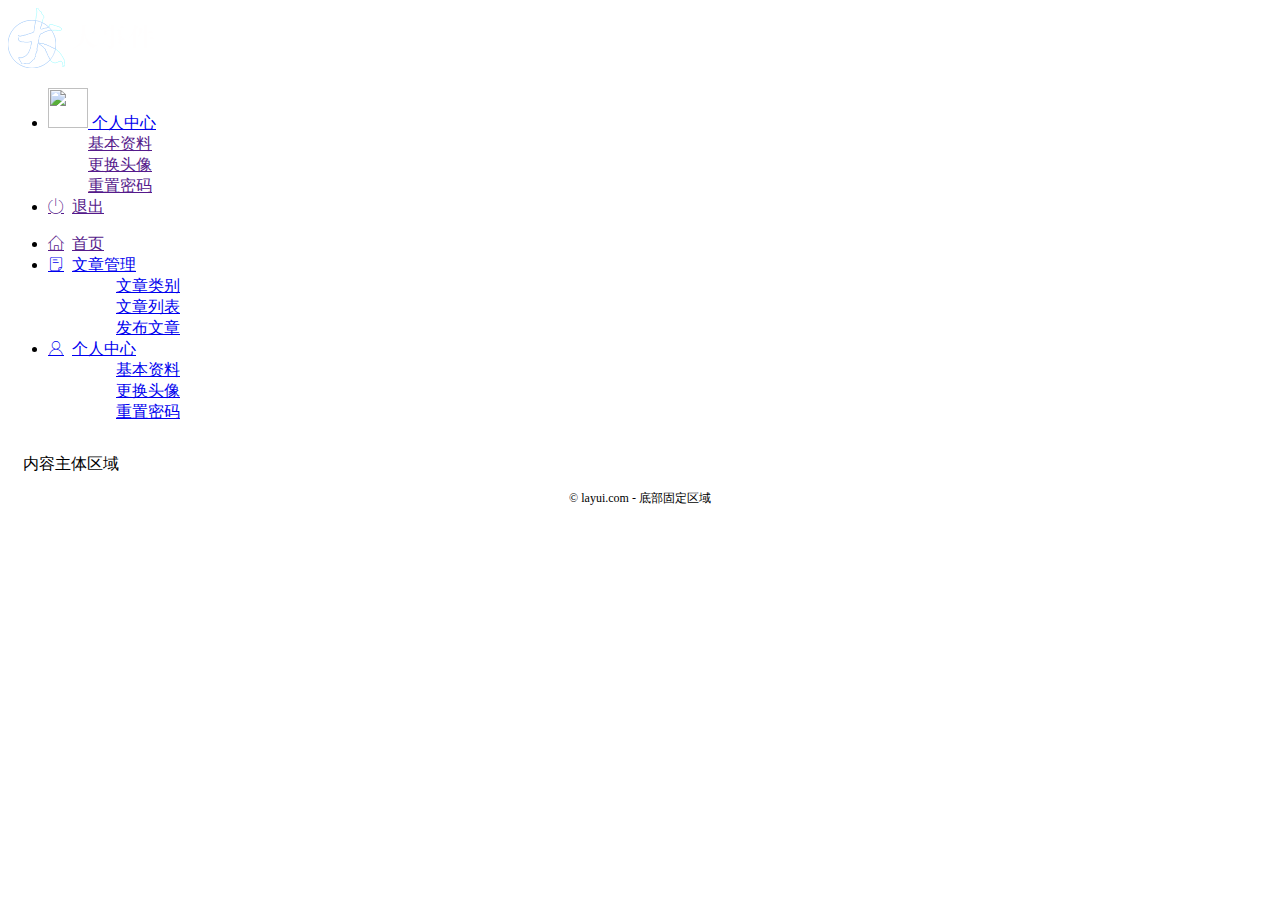
==== index1.html @ 6d969c6f "完成主页功能开发" ====
<!DOCTYPE html>
<html lang="en">
<head>
    <meta charset="UTF-8">
    <meta http-equiv="X-UA-Compatible" content="IE=edge">
    <meta name="viewport" content="width=device-width, initial-scale=1.0">
    <title>后台主页</title>
    <!-- 导入 layui 的样式表 -->
    <link rel="stylesheet" href="./assets/lib/layui/layui.all.js">
    <link rel="stylesheet" href="./assets/fonts/iconfont.css">
    <link rel="stylesheet" href="./assets/css/index.css">
</head>
<body class="layui-layout-body">
    <div class="layui-layout layui-layout-admin">
        <div class="layui-header">
            <div class="layui-logo">
                <img src="./assets/images/logo.png" alt="">
            </div>
            <!-- 头部区域(可配合layui已有的水平导航) -->
            <ul class="layui-nav layui-layout-right">
                    <li class="layui-nav-item">
                      <a href="javascript:;">
                        <img src="http://t.cn/RCzsdCq" class="layui-nav-img" />
                        个人中心
                      </a>
                      <dl class="layui-nav-child">
                        <dd><a href="">基本资料</a></dd>
                        <dd><a href="">更换头像</a></dd>
                        <dd><a href="">重置密码</a></dd>
                      </dl>
                    </li>
                <li class="layui-nav-item"><a href=""><span class="iconfont icon-tuichu"></span>退出</a></li>
            </ul>
        </div>

        <div class="layui-side layui-bg-black">
            <div class="layui-side-scroll">
              <!-- 左侧导航区域（可配合layui已有的垂直导航） -->
              <ul class="layui-nav layui-nav-tree" lay-shrink="all">
                <li class="layui-nav-item">
                    <a href=""><span class="iconfont icon-home"></span>首页</a>
                </li>
                <li class="layui-nav-item">
                    <a class="" href="javascript:;"><span class="iconfont icon-16"></span>文章管理</a>
                    <dl class="layui-nav-child">
                      <dd>
                        <a href="javascript:;"><i class="layui-icon layui-icon-app"></i>文章类别</a>
                      </dd>
                      <dd>
                        <a href="javascript:;"><i class="layui-icon layui-icon-app"></i>文章列表</a>
                      </dd>
                      <dd>
                        <a href="javascript:;"><i class="layui-icon layui-icon-app"></i>发布文章</a>
                      </dd>
                    </dl>
                </li>
                <li class="layui-nav-item">
                    <a href="javascript:;"><span class="iconfont icon-user"></span>个人中心</a>
                    <dl class="layui-nav-child">
                        <dd>
                          <a href="javascript:;"><i class="layui-icon layui-icon-app"></i>基本资料</a>
                        </dd>
                        <dd>
                          <a href="javascript:;"><i class="layui-icon layui-icon-app"></i>更换头像</a>
                        </dd>
                        <dd>
                          <a href="javascript:;"><i class="layui-icon layui-icon-app"></i>重置密码</a>
                        </dd>
                    </dl>
                </li>
              </ul>
            </div>
        </div>

        <div class="layui-body">
            <!-- 内容主体区域 -->
            <div style="padding: 15px;">内容主体区域</div>
        </div>
    
        <div class="layui-footer">
            <!-- 底部固定区域 -->
            © layui.com - 底部固定区域
        </div>
    </div>

    <!-- 导入 layui 的js文件 -->
    <script src="./assets/lib/layui/layui.all.js"></script>
</body>
</html>
---- assets/fonts/iconfont.css ----
@font-face {font-family: "iconfont";
  src: url('iconfont.eot?t=1576139966484'); /* IE9 */
  src: url('iconfont.eot?t=1576139966484#iefix') format('embedded-opentype'), /* IE6-IE8 */
  url('[data-uri]') format('woff2'),
  url('iconfont.woff?t=1576139966484') format('woff'),
  url('iconfont.ttf?t=1576139966484') format('truetype'), /* chrome, firefox, opera, Safari, Android, iOS 4.2+ */
  url('iconfont.svg?t=1576139966484#iconfont') format('svg'); /* iOS 4.1- */
}

.iconfont {
  font-family: "iconfont" !important;
  font-size: 16px;
  font-style: normal;
  -webkit-font-smoothing: antialiased;
  -moz-osx-font-smoothing: grayscale;
}

.icon-home:before {
  content: "\e6a9";
}

.icon-user:before {
  content: "\e614";
}

.icon-pinglun:before {
  content: "\e616";
}

.icon-tuichu:before {
  content: "\e865";
}

.icon-16:before {
  content: "\e615";
}
---- assets/css/index.css ----
.layui-footer {
    text-align: center;
    font-size: 12px;
  }
  
.iconfont {
    margin-right: 8px;
  }
  
.layui-icon {
    margin-right: 8px;
    margin-left: 20px;
}

iframe {
    width: 100%;
    height: 100%;
}

.layui-body {
  overflow: hidden;
}

a {
    transition: none !important;
}

.userinfo {
    height: 60px;
    line-height: 60px;
    text-align: center;
    font-size: 12px;
    user-select: none;
  }
  
  .layui-side-scroll .userinfo {
    border-bottom: 1px solid #282b33;
  }
  
  .layui-nav-img {
    width: 40px;
    height: 40px;
  }
  
  .text-avatar {
    display: inline-block;
    width: 40px;
    height: 40px;
    background-color: #009688;
    border-radius: 50%;
    line-height: 40px;
    text-align: center;
    font-size: 20px;
    color: #fff;
    position: relative;
    top: 4px;
    margin-right: 10px;
  }
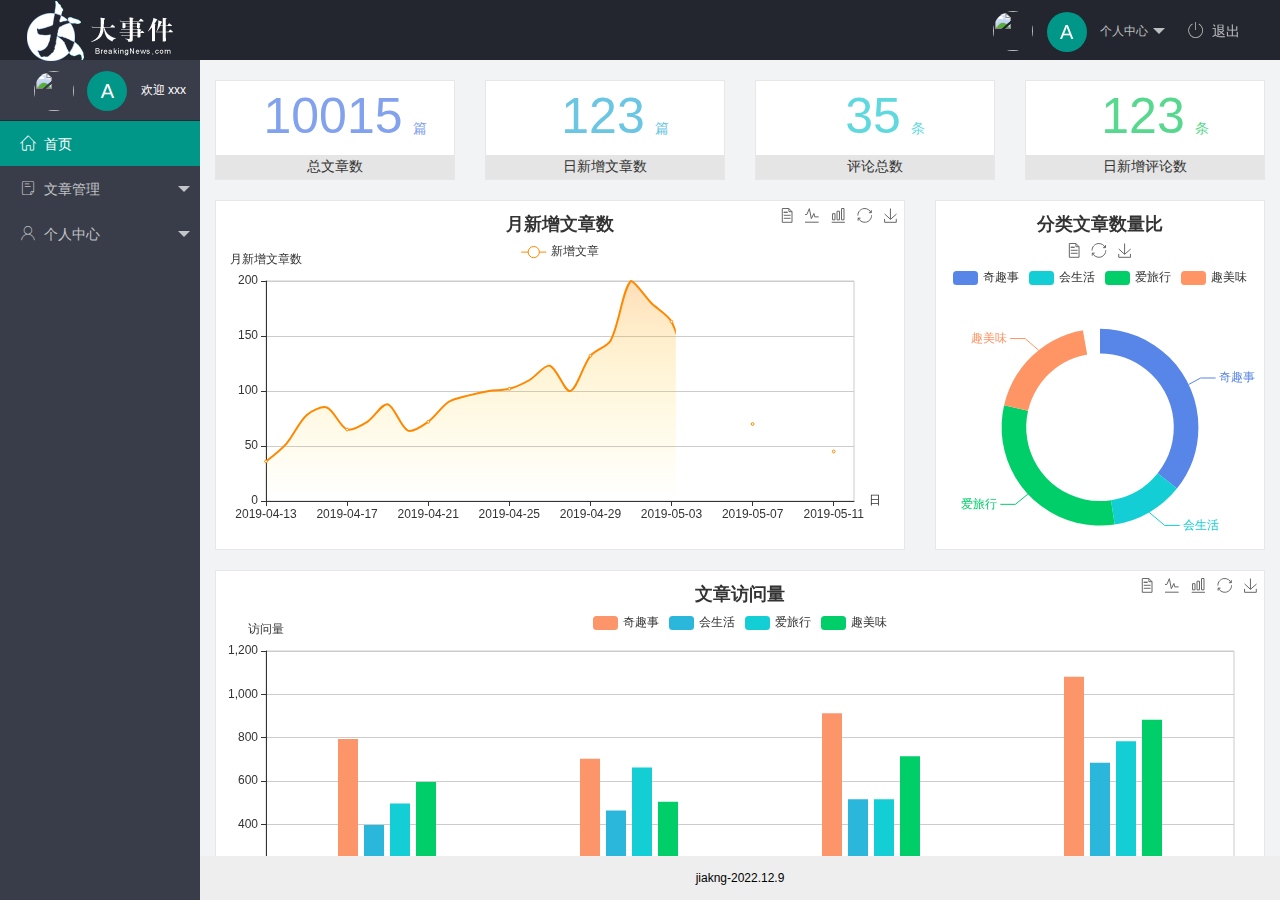
==== commit cd72aef3: "完成个人中心功能开发" ====
--- a/index1.html
+++ b/index1.html
@@ -1,89 +1,88 @@
 <!DOCTYPE html>
 <html lang="en">
+
 <head>
-    <meta charset="UTF-8">
-    <meta http-equiv="X-UA-Compatible" content="IE=edge">
-    <meta name="viewport" content="width=device-width, initial-scale=1.0">
-    <title>后台主页</title>
-    <!-- 导入 layui 的样式表 -->
-    <link rel="stylesheet" href="./assets/lib/layui/layui.all.js">
-    <link rel="stylesheet" href="./assets/fonts/iconfont.css">
-    <link rel="stylesheet" href="./assets/css/index.css">
+  <meta charset="UTF-8">
+  <meta http-equiv="X-UA-Compatible" content="IE=edge">
+  <meta name="viewport" content="width=device-width, initial-scale=1.0">
+  <title>后台主页</title>
+  <!-- 导入 layui 的样式表 -->
+  <link rel="stylesheet" href="/assets/lib/layui/css/layui.css">
+  <!-- 导入第三方图标库 -->
+  <link rel="stylesheet" href="/assets/fonts/iconfont.css">
+  <!-- 导入自己的样式表 -->
+  <link rel="stylesheet" href="./assets/css/index.css">
 </head>
-<body class="layui-layout-body">
-    <div class="layui-layout layui-layout-admin">
-        <div class="layui-header">
-            <div class="layui-logo">
-                <img src="./assets/images/logo.png" alt="">
-            </div>
-            <!-- 头部区域(可配合layui已有的水平导航) -->
-            <ul class="layui-nav layui-layout-right">
-                    <li class="layui-nav-item">
-                      <a href="javascript:;">
-                        <img src="http://t.cn/RCzsdCq" class="layui-nav-img" />
-                        个人中心
-                      </a>
-                      <dl class="layui-nav-child">
-                        <dd><a href="">基本资料</a></dd>
-                        <dd><a href="">更换头像</a></dd>
-                        <dd><a href="">重置密码</a></dd>
-                      </dl>
-                    </li>
-                <li class="layui-nav-item"><a href=""><span class="iconfont icon-tuichu"></span>退出</a></li>
-            </ul>
-        </div>
 
-        <div class="layui-side layui-bg-black">
-            <div class="layui-side-scroll">
-              <!-- 左侧导航区域（可配合layui已有的垂直导航） -->
-              <ul class="layui-nav layui-nav-tree" lay-shrink="all">
-                <li class="layui-nav-item">
-                    <a href=""><span class="iconfont icon-home"></span>首页</a>
-                </li>
-                <li class="layui-nav-item">
-                    <a class="" href="javascript:;"><span class="iconfont icon-16"></span>文章管理</a>
-                    <dl class="layui-nav-child">
-                      <dd>
-                        <a href="javascript:;"><i class="layui-icon layui-icon-app"></i>文章类别</a>
-                      </dd>
-                      <dd>
-                        <a href="javascript:;"><i class="layui-icon layui-icon-app"></i>文章列表</a>
-                      </dd>
-                      <dd>
-                        <a href="javascript:;"><i class="layui-icon layui-icon-app"></i>发布文章</a>
-                      </dd>
-                    </dl>
-                </li>
-                <li class="layui-nav-item">
-                    <a href="javascript:;"><span class="iconfont icon-user"></span>个人中心</a>
-                    <dl class="layui-nav-child">
-                        <dd>
-                          <a href="javascript:;"><i class="layui-icon layui-icon-app"></i>基本资料</a>
-                        </dd>
-                        <dd>
-                          <a href="javascript:;"><i class="layui-icon layui-icon-app"></i>更换头像</a>
-                        </dd>
-                        <dd>
-                          <a href="javascript:;"><i class="layui-icon layui-icon-app"></i>重置密码</a>
-                        </dd>
-                    </dl>
-                </li>
-              </ul>
-            </div>
-        </div>
-
-        <div class="layui-body">
-            <!-- 内容主体区域 -->
-            <div style="padding: 15px;">内容主体区域</div>
-        </div>
-    
-        <div class="layui-footer">
-            <!-- 底部固定区域 -->
-            © layui.com - 底部固定区域
-        </div>
+<body>
+  <div class="layui-layout layui-layout-admin">
+    <div class="layui-header">
+      <div class="layui-logo">
+        <img src="./assets/images/logo.png" alt="">
+      </div>
+      <!-- 头部区域（可配合layui 已有的水平导航） -->
+      <ul class="layui-nav layui-layout-right">
+        <li class="layui-nav-item">
+          <a href="javascript:;" class="userinfo">
+            <img src="//tva1.sinaimg.cn/crop.0.0.118.118.180/5db11ff4gw1e77d3nqrv8j203b03cweg.jpg"
+              class="layui-nav-img">
+              <span class="text-avatar">A</span>
+              个人中心
+          </a>
+          <dl class="layui-nav-child">
+            <dd><a href="">基本资料</a></dd>
+            <dd><a href="">更换头像</a></dd>
+            <dd><a href="">重置密码</a></dd>
+          </dl>
+        </li>
+        <li class="layui-nav-item"><a href="javascript:;"><span class="iconfont icon-tuichu"></span>退出</a></li>
+      </ul>
     </div>
 
-    <!-- 导入 layui 的js文件 -->
-    <script src="./assets/lib/layui/layui.all.js"></script>
+    <div class="layui-side layui-bg-black">
+      <div class="layui-side-scroll">
+        <div class="userinfo">
+          <img src="//tva1.sinaimg.cn/crop.0.0.118.118.180/5db11ff4gw1e77d3nqrv8j203b03cweg.jpg"
+            class="layui-nav-img">
+            <span class="text-avatar">A</span>
+            <span id="welcome">欢迎 xxx</span>
+        </div>
+        <!-- 左侧导航区域（可配合layui已有的垂直导航） -->
+        <ul class="layui-nav layui-nav-tree" lay-shrink="all">
+          <li class="layui-nav-item layui-this"><a href="./home/dashboard.html" target="fm"><span class="iconfont icon-home"></span>首页</a></li>
+          <li class="layui-nav-item">
+            <a class="" href="javascript:;"><span class="iconfont icon-16"></span>文章管理</a>
+            <dl class="layui-nav-child">
+              <dd><a href="javascript:;"><i class="layui-icon layui-icon-app"></i>文章类别</a></dd>
+              <dd><a href="javascript:;"><i class="layui-icon layui-icon-app"></i>文章列表</a></dd>
+              <dd><a href="javascript:;"><i class="layui-icon layui-icon-app"></i>发布文章</a></dd>
+            </dl>
+          </li>
+          <li class="layui-nav-item">
+            <a href="javascript:;"><span class="iconfont icon-user"></span>个人中心</a>
+            <dl class="layui-nav-child">
+              <dd><a href="javascript:;"><i class="layui-icon layui-icon-app"></i>基本资料</a></dd>
+              <dd><a href="javascript:;"><i class="layui-icon layui-icon-app"></i>更换头像</a></dd>
+              <dd><a href="javascript:;"><i class="layui-icon layui-icon-app"></i>重置密码</a></dd>
+            </dl>
+          </li>
+        </ul>
+      </div>
+    </div>
+
+    <div class="layui-body">
+      <!-- 内容主体区域 -->
+      <iframe name="fm" frameborder="0" src="./home/dashboard.html"></iframe>
+    </div>
+
+    <div class="layui-footer">
+      <!-- 底部固定区域 -->
+      jiakng-2022.12.9
+    </div>
+  </div>
+
+  <!-- 导入 layui 的JS文件 -->
+  <script src="/assets/lib/layui/layui.all.js"></script>
 </body>
+
 </html>--- a/assets/lib/layui/css/layui.css
+++ b/assets/lib/layui/css/layui.css
@@ -0,0 +1,2 @@
+/** layui-v2.5.5 MIT License By https://www.layui.com */
+ .layui-inline,img{display:inline-block;vertical-align:middle}h1,h2,h3,h4,h5,h6{font-weight:400}.layui-edge,.layui-header,.layui-inline,.layui-main{position:relative}.layui-body,.layui-edge,.layui-elip{overflow:hidden}.layui-btn,.layui-edge,.layui-inline,img{vertical-align:middle}.layui-btn,.layui-disabled,.layui-icon,.layui-unselect{-moz-user-select:none;-webkit-user-select:none;-ms-user-select:none}.layui-elip,.layui-form-checkbox span,.layui-form-pane .layui-form-label{text-overflow:ellipsis;white-space:nowrap}.layui-breadcrumb,.layui-tree-btnGroup{visibility:hidden}blockquote,body,button,dd,div,dl,dt,form,h1,h2,h3,h4,h5,h6,input,li,ol,p,pre,td,textarea,th,ul{margin:0;padding:0;-webkit-tap-highlight-color:rgba(0,0,0,0)}a:active,a:hover{outline:0}img{border:none}li{list-style:none}table{border-collapse:collapse;border-spacing:0}h4,h5,h6{font-size:100%}button,input,optgroup,option,select,textarea{font-family:inherit;font-size:inherit;font-style:inherit;font-weight:inherit;outline:0}pre{white-space:pre-wrap;white-space:-moz-pre-wrap;white-space:-pre-wrap;white-space:-o-pre-wrap;word-wrap:break-word}body{line-height:24px;font:14px Helvetica Neue,Helvetica,PingFang SC,Tahoma,Arial,sans-serif}hr{height:1px;margin:10px 0;border:0;clear:both}a{color:#333;text-decoration:none}a:hover{color:#777}a cite{font-style:normal;*cursor:pointer}.layui-border-box,.layui-border-box *{box-sizing:border-box}.layui-box,.layui-box *{box-sizing:content-box}.layui-clear{clear:both;*zoom:1}.layui-clear:after{content:'\20';clear:both;*zoom:1;display:block;height:0}.layui-inline{*display:inline;*zoom:1}.layui-edge{display:inline-block;width:0;height:0;border-width:6px;border-style:dashed;border-color:transparent}.layui-edge-top{top:-4px;border-bottom-color:#999;border-bottom-style:solid}.layui-edge-right{border-left-color:#999;border-left-style:solid}.layui-edge-bottom{top:2px;border-top-color:#999;border-top-style:solid}.layui-edge-left{border-right-color:#999;border-right-style:solid}.layui-disabled,.layui-disabled:hover{color:#d2d2d2!important;cursor:not-allowed!important}.layui-circle{border-radius:100%}.layui-show{display:block!important}.layui-hide{display:none!important}@font-face{font-family:layui-icon;src:url(../font/iconfont.eot?v=250);src:url(../font/iconfont.eot?v=250#iefix) format('embedded-opentype'),url(../font/iconfont.woff2?v=250) format('woff2'),url(../font/iconfont.woff?v=250) format('woff'),url(../font/iconfont.ttf?v=250) format('truetype'),url(../font/iconfont.svg?v=250#layui-icon) format('svg')}.layui-icon{font-family:layui-icon!important;font-size:16px;font-style:normal;-webkit-font-smoothing:antialiased;-moz-osx-font-smoothing:grayscale}.layui-icon-reply-fill:before{content:"\e611"}.layui-icon-set-fill:before{content:"\e614"}.layui-icon-menu-fill:before{content:"\e60f"}.layui-icon-search:before{content:"\e615"}.layui-icon-share:before{content:"\e641"}.layui-icon-set-sm:before{content:"\e620"}.layui-icon-engine:before{content:"\e628"}.layui-icon-close:before{content:"\1006"}.layui-icon-close-fill:before{content:"\1007"}.layui-icon-chart-screen:before{content:"\e629"}.layui-icon-star:before{content:"\e600"}.layui-icon-circle-dot:before{content:"\e617"}.layui-icon-chat:before{content:"\e606"}.layui-icon-release:before{content:"\e609"}.layui-icon-list:before{content:"\e60a"}.layui-icon-chart:before{content:"\e62c"}.layui-icon-ok-circle:before{content:"\1005"}.layui-icon-layim-theme:before{content:"\e61b"}.layui-icon-table:before{content:"\e62d"}.layui-icon-right:before{content:"\e602"}.layui-icon-left:before{content:"\e603"}.layui-icon-cart-simple:before{content:"\e698"}.layui-icon-face-cry:before{content:"\e69c"}.layui-icon-face-smile:before{content:"\e6af"}.layui-icon-survey:before{content:"\e6b2"}.layui-icon-tree:before{content:"\e62e"}.layui-icon-upload-circle:before{content:"\e62f"}.layui-icon-add-circle:before{content:"\e61f"}.layui-icon-download-circle:before{content:"\e601"}.layui-icon-templeate-1:before{content:"\e630"}.layui-icon-util:before{content:"\e631"}.layui-icon-face-surprised:before{content:"\e664"}.layui-icon-edit:before{content:"\e642"}.layui-icon-speaker:before{content:"\e645"}.layui-icon-down:before{content:"\e61a"}.layui-icon-file:before{content:"\e621"}.layui-icon-layouts:before{content:"\e632"}.layui-icon-rate-half:before{content:"\e6c9"}.layui-icon-add-circle-fine:before{content:"\e608"}.layui-icon-prev-circle:before{content:"\e633"}.layui-icon-read:before{content:"\e705"}.layui-icon-404:before{content:"\e61c"}.layui-icon-carousel:before{content:"\e634"}.layui-icon-help:before{content:"\e607"}.layui-icon-code-circle:before{content:"\e635"}.layui-icon-water:before{content:"\e636"}.layui-icon-username:before{content:"\e66f"}.layui-icon-find-fill:before{content:"\e670"}.layui-icon-about:before{content:"\e60b"}.layui-icon-location:before{content:"\e715"}.layui-icon-up:before{content:"\e619"}.layui-icon-pause:before{content:"\e651"}.layui-icon-date:before{content:"\e637"}.layui-icon-layim-uploadfile:before{content:"\e61d"}.layui-icon-delete:before{content:"\e640"}.layui-icon-play:before{content:"\e652"}.layui-icon-top:before{content:"\e604"}.layui-icon-friends:before{content:"\e612"}.layui-icon-refresh-3:before{content:"\e9aa"}.layui-icon-ok:before{content:"\e605"}.layui-icon-layer:before{content:"\e638"}.layui-icon-face-smile-fine:before{content:"\e60c"}.layui-icon-dollar:before{content:"\e659"}.layui-icon-group:before{content:"\e613"}.layui-icon-layim-download:before{content:"\e61e"}.layui-icon-picture-fine:before{content:"\e60d"}.layui-icon-link:before{content:"\e64c"}.layui-icon-diamond:before{content:"\e735"}.layui-icon-log:before{content:"\e60e"}.layui-icon-rate-solid:before{content:"\e67a"}.layui-icon-fonts-del:before{content:"\e64f"}.layui-icon-unlink:before{content:"\e64d"}.layui-icon-fonts-clear:before{content:"\e639"}.layui-icon-triangle-r:before{content:"\e623"}.layui-icon-circle:before{content:"\e63f"}.layui-icon-radio:before{content:"\e643"}.layui-icon-align-center:before{content:"\e647"}.layui-icon-align-right:before{content:"\e648"}.layui-icon-align-left:before{content:"\e649"}.layui-icon-loading-1:before{content:"\e63e"}.layui-icon-return:before{content:"\e65c"}.layui-icon-fonts-strong:before{content:"\e62b"}.layui-icon-upload:before{content:"\e67c"}.layui-icon-dialogue:before{content:"\e63a"}.layui-icon-video:before{content:"\e6ed"}.layui-icon-headset:before{content:"\e6fc"}.layui-icon-cellphone-fine:before{content:"\e63b"}.layui-icon-add-1:before{content:"\e654"}.layui-icon-face-smile-b:before{content:"\e650"}.layui-icon-fonts-html:before{content:"\e64b"}.layui-icon-form:before{content:"\e63c"}.layui-icon-cart:before{content:"\e657"}.layui-icon-camera-fill:before{content:"\e65d"}.layui-icon-tabs:before{content:"\e62a"}.layui-icon-fonts-code:before{content:"\e64e"}.layui-icon-fire:before{content:"\e756"}.layui-icon-set:before{content:"\e716"}.layui-icon-fonts-u:before{content:"\e646"}.layui-icon-triangle-d:before{content:"\e625"}.layui-icon-tips:before{content:"\e702"}.layui-icon-picture:before{content:"\e64a"}.layui-icon-more-vertical:before{content:"\e671"}.layui-icon-flag:before{content:"\e66c"}.layui-icon-loading:before{content:"\e63d"}.layui-icon-fonts-i:before{content:"\e644"}.layui-icon-refresh-1:before{content:"\e666"}.layui-icon-rmb:before{content:"\e65e"}.layui-icon-home:before{content:"\e68e"}.layui-icon-user:before{content:"\e770"}.layui-icon-notice:before{content:"\e667"}.layui-icon-login-weibo:before{content:"\e675"}.layui-icon-voice:before{content:"\e688"}.layui-icon-upload-drag:before{content:"\e681"}.layui-icon-login-qq:before{content:"\e676"}.layui-icon-snowflake:before{content:"\e6b1"}.layui-icon-file-b:before{content:"\e655"}.layui-icon-template:before{content:"\e663"}.layui-icon-auz:before{content:"\e672"}.layui-icon-console:before{content:"\e665"}.layui-icon-app:before{content:"\e653"}.layui-icon-prev:before{content:"\e65a"}.layui-icon-website:before{content:"\e7ae"}.layui-icon-next:before{content:"\e65b"}.layui-icon-component:before{content:"\e857"}.layui-icon-more:before{content:"\e65f"}.layui-icon-login-wechat:before{content:"\e677"}.layui-icon-shrink-right:before{content:"\e668"}.layui-icon-spread-left:before{content:"\e66b"}.layui-icon-camera:before{content:"\e660"}.layui-icon-note:before{content:"\e66e"}.layui-icon-refresh:before{content:"\e669"}.layui-icon-female:before{content:"\e661"}.layui-icon-male:before{content:"\e662"}.layui-icon-password:before{content:"\e673"}.layui-icon-senior:before{content:"\e674"}.layui-icon-theme:before{content:"\e66a"}.layui-icon-tread:before{content:"\e6c5"}.layui-icon-praise:before{content:"\e6c6"}.layui-icon-star-fill:before{content:"\e658"}.layui-icon-rate:before{content:"\e67b"}.layui-icon-template-1:before{content:"\e656"}.layui-icon-vercode:before{content:"\e679"}.layui-icon-cellphone:before{content:"\e678"}.layui-icon-screen-full:before{content:"\e622"}.layui-icon-screen-restore:before{content:"\e758"}.layui-icon-cols:before{content:"\e610"}.layui-icon-export:before{content:"\e67d"}.layui-icon-print:before{content:"\e66d"}.layui-icon-slider:before{content:"\e714"}.layui-icon-addition:before{content:"\e624"}.layui-icon-subtraction:before{content:"\e67e"}.layui-icon-service:before{content:"\e626"}.layui-icon-transfer:before{content:"\e691"}.layui-main{width:1140px;margin:0 auto}.layui-header{z-index:1000;height:60px}.layui-header a:hover{transition:all .5s;-webkit-transition:all .5s}.layui-side{position:fixed;left:0;top:0;bottom:0;z-index:999;width:200px;overflow-x:hidden}.layui-side-scroll{position:relative;width:220px;height:100%;overflow-x:hidden}.layui-body{position:absolute;left:200px;right:0;top:0;bottom:0;z-index:998;width:auto;overflow-y:auto;box-sizing:border-box}.layui-layout-body{overflow:hidden}.layui-layout-admin .layui-header{background-color:#23262E}.layui-layout-admin .layui-side{top:60px;width:200px;overflow-x:hidden}.layui-layout-admin .layui-body{position:fixed;top:60px;bottom:44px}.layui-layout-admin .layui-main{width:auto;margin:0 15px}.layui-layout-admin .layui-footer{position:fixed;left:200px;right:0;bottom:0;height:44px;line-height:44px;padding:0 15px;background-color:#eee}.layui-layout-admin .layui-logo{position:absolute;left:0;top:0;width:200px;height:100%;line-height:60px;text-align:center;color:#009688;font-size:16px}.layui-layout-admin .layui-header .layui-nav{background:0 0}.layui-layout-left{position:absolute!important;left:200px;top:0}.layui-layout-right{position:absolute!important;right:0;top:0}.layui-container{position:relative;margin:0 auto;padding:0 15px;box-sizing:border-box}.layui-fluid{position:relative;margin:0 auto;padding:0 15px}.layui-row:after,.layui-row:before{content:'';display:block;clear:both}.layui-col-lg1,.layui-col-lg10,.layui-col-lg11,.layui-col-lg12,.layui-col-lg2,.layui-col-lg3,.layui-col-lg4,.layui-col-lg5,.layui-col-lg6,.layui-col-lg7,.layui-col-lg8,.layui-col-lg9,.layui-col-md1,.layui-col-md10,.layui-col-md11,.layui-col-md12,.layui-col-md2,.layui-col-md3,.layui-col-md4,.layui-col-md5,.layui-col-md6,.layui-col-md7,.layui-col-md8,.layui-col-md9,.layui-col-sm1,.layui-col-sm10,.layui-col-sm11,.layui-col-sm12,.layui-col-sm2,.layui-col-sm3,.layui-col-sm4,.layui-col-sm5,.layui-col-sm6,.layui-col-sm7,.layui-col-sm8,.layui-col-sm9,.layui-col-xs1,.layui-col-xs10,.layui-col-xs11,.layui-col-xs12,.layui-col-xs2,.layui-col-xs3,.layui-col-xs4,.layui-col-xs5,.layui-col-xs6,.layui-col-xs7,.layui-col-xs8,.layui-col-xs9{position:relative;display:block;box-sizing:border-box}.layui-col-xs1,.layui-col-xs10,.layui-col-xs11,.layui-col-xs12,.layui-col-xs2,.layui-col-xs3,.layui-col-xs4,.layui-col-xs5,.layui-col-xs6,.layui-col-xs7,.layui-col-xs8,.layui-col-xs9{float:left}.layui-col-xs1{width:8.33333333%}.layui-col-xs2{width:16.66666667%}.layui-col-xs3{width:25%}.layui-col-xs4{width:33.33333333%}.layui-col-xs5{width:41.66666667%}.layui-col-xs6{width:50%}.layui-col-xs7{width:58.33333333%}.layui-col-xs8{width:66.66666667%}.layui-col-xs9{width:75%}.layui-col-xs10{width:83.33333333%}.layui-col-xs11{width:91.66666667%}.layui-col-xs12{width:100%}.layui-col-xs-offset1{margin-left:8.33333333%}.layui-col-xs-offset2{margin-left:16.66666667%}.layui-col-xs-offset3{margin-left:25%}.layui-col-xs-offset4{margin-left:33.33333333%}.layui-col-xs-offset5{margin-left:41.66666667%}.layui-col-xs-offset6{margin-left:50%}.layui-col-xs-offset7{margin-left:58.33333333%}.layui-col-xs-offset8{margin-left:66.66666667%}.layui-col-xs-offset9{margin-left:75%}.layui-col-xs-offset10{margin-left:83.33333333%}.layui-col-xs-offset11{margin-left:91.66666667%}.layui-col-xs-offset12{margin-left:100%}@media screen and (max-width:768px){.layui-hide-xs{display:none!important}.layui-show-xs-block{display:block!important}.layui-show-xs-inline{display:inline!important}.layui-show-xs-inline-block{display:inline-block!important}}@media screen and (min-width:768px){.layui-container{width:750px}.layui-hide-sm{display:none!important}.layui-show-sm-block{display:block!important}.layui-show-sm-inline{display:inline!important}.layui-show-sm-inline-block{display:inline-block!important}.layui-col-sm1,.layui-col-sm10,.layui-col-sm11,.layui-col-sm12,.layui-col-sm2,.layui-col-sm3,.layui-col-sm4,.layui-col-sm5,.layui-col-sm6,.layui-col-sm7,.layui-col-sm8,.layui-col-sm9{float:left}.layui-col-sm1{width:8.33333333%}.layui-col-sm2{width:16.66666667%}.layui-col-sm3{width:25%}.layui-col-sm4{width:33.33333333%}.layui-col-sm5{width:41.66666667%}.layui-col-sm6{width:50%}.layui-col-sm7{width:58.33333333%}.layui-col-sm8{width:66.66666667%}.layui-col-sm9{width:75%}.layui-col-sm10{width:83.33333333%}.layui-col-sm11{width:91.66666667%}.layui-col-sm12{width:100%}.layui-col-sm-offset1{margin-left:8.33333333%}.layui-col-sm-offset2{margin-left:16.66666667%}.layui-col-sm-offset3{margin-left:25%}.layui-col-sm-offset4{margin-left:33.33333333%}.layui-col-sm-offset5{margin-left:41.66666667%}.layui-col-sm-offset6{margin-left:50%}.layui-col-sm-offset7{margin-left:58.33333333%}.layui-col-sm-offset8{margin-left:66.66666667%}.layui-col-sm-offset9{margin-left:75%}.layui-col-sm-offset10{margin-left:83.33333333%}.layui-col-sm-offset11{margin-left:91.66666667%}.layui-col-sm-offset12{margin-left:100%}}@media screen and (min-width:992px){.layui-container{width:970px}.layui-hide-md{display:none!important}.layui-show-md-block{display:block!important}.layui-show-md-inline{display:inline!important}.layui-show-md-inline-block{display:inline-block!important}.layui-col-md1,.layui-col-md10,.layui-col-md11,.layui-col-md12,.layui-col-md2,.layui-col-md3,.layui-col-md4,.layui-col-md5,.layui-col-md6,.layui-col-md7,.layui-col-md8,.layui-col-md9{float:left}.layui-col-md1{width:8.33333333%}.layui-col-md2{width:16.66666667%}.layui-col-md3{width:25%}.layui-col-md4{width:33.33333333%}.layui-col-md5{width:41.66666667%}.layui-col-md6{width:50%}.layui-col-md7{width:58.33333333%}.layui-col-md8{width:66.66666667%}.layui-col-md9{width:75%}.layui-col-md10{width:83.33333333%}.layui-col-md11{width:91.66666667%}.layui-col-md12{width:100%}.layui-col-md-offset1{margin-left:8.33333333%}.layui-col-md-offset2{margin-left:16.66666667%}.layui-col-md-offset3{margin-left:25%}.layui-col-md-offset4{margin-left:33.33333333%}.layui-col-md-offset5{margin-left:41.66666667%}.layui-col-md-offset6{margin-left:50%}.layui-col-md-offset7{margin-left:58.33333333%}.layui-col-md-offset8{margin-left:66.66666667%}.layui-col-md-offset9{margin-left:75%}.layui-col-md-offset10{margin-left:83.33333333%}.layui-col-md-offset11{margin-left:91.66666667%}.layui-col-md-offset12{margin-left:100%}}@media screen and (min-width:1200px){.layui-container{width:1170px}.layui-hide-lg{display:none!important}.layui-show-lg-block{display:block!important}.layui-show-lg-inline{display:inline!important}.layui-show-lg-inline-block{display:inline-block!important}.layui-col-lg1,.layui-col-lg10,.layui-col-lg11,.layui-col-lg12,.layui-col-lg2,.layui-col-lg3,.layui-col-lg4,.layui-col-lg5,.layui-col-lg6,.layui-col-lg7,.layui-col-lg8,.layui-col-lg9{float:left}.layui-col-lg1{width:8.33333333%}.layui-col-lg2{width:16.66666667%}.layui-col-lg3{width:25%}.layui-col-lg4{width:33.33333333%}.layui-col-lg5{width:41.66666667%}.layui-col-lg6{width:50%}.layui-col-lg7{width:58.33333333%}.layui-col-lg8{width:66.66666667%}.layui-col-lg9{width:75%}.layui-col-lg10{width:83.33333333%}.layui-col-lg11{width:91.66666667%}.layui-col-lg12{width:100%}.layui-col-lg-offset1{margin-left:8.33333333%}.layui-col-lg-offset2{margin-left:16.66666667%}.layui-col-lg-offset3{margin-left:25%}.layui-col-lg-offset4{margin-left:33.33333333%}.layui-col-lg-offset5{margin-left:41.66666667%}.layui-col-lg-offset6{margin-left:50%}.layui-col-lg-offset7{margin-left:58.33333333%}.layui-col-lg-offset8{margin-left:66.66666667%}.layui-col-lg-offset9{margin-left:75%}.layui-col-lg-offset10{margin-left:83.33333333%}.layui-col-lg-offset11{margin-left:91.66666667%}.layui-col-lg-offset12{margin-left:100%}}.layui-col-space1{margin:-.5px}.layui-col-space1>*{padding:.5px}.layui-col-space3{margin:-1.5px}.layui-col-space3>*{padding:1.5px}.layui-col-space5{margin:-2.5px}.layui-col-space5>*{padding:2.5px}.layui-col-space8{margin:-3.5px}.layui-col-space8>*{padding:3.5px}.layui-col-space10{margin:-5px}.layui-col-space10>*{padding:5px}.layui-col-space12{margin:-6px}.layui-col-space12>*{padding:6px}.layui-col-space15{margin:-7.5px}.layui-col-space15>*{padding:7.5px}.layui-col-space18{margin:-9px}.layui-col-space18>*{padding:9px}.layui-col-space20{margin:-10px}.layui-col-space20>*{padding:10px}.layui-col-space22{margin:-11px}.layui-col-space22>*{padding:11px}.layui-col-space25{margin:-12.5px}.layui-col-space25>*{padding:12.5px}.layui-col-space30{margin:-15px}.layui-col-space30>*{padding:15px}.layui-btn,.layui-input,.layui-select,.layui-textarea,.layui-upload-button{outline:0;-webkit-appearance:none;transition:all .3s;-webkit-transition:all .3s;box-sizing:border-box}.layui-elem-quote{margin-bottom:10px;padding:15px;line-height:22px;border-left:5px solid #009688;border-radius:0 2px 2px 0;background-color:#f2f2f2}.layui-quote-nm{border-style:solid;border-width:1px 1px 1px 5px;background:0 0}.layui-elem-field{margin-bottom:10px;padding:0;border-width:1px;border-style:solid}.layui-elem-field legend{margin-left:20px;padding:0 10px;font-size:20px;font-weight:300}.layui-field-title{margin:10px 0 20px;border-width:1px 0 0}.layui-field-box{padding:10px 15px}.layui-field-title .layui-field-box{padding:10px 0}.layui-progress{position:relative;height:6px;border-radius:20px;background-color:#e2e2e2}.layui-progress-bar{position:absolute;left:0;top:0;width:0;max-width:100%;height:6px;border-radius:20px;text-align:right;background-color:#5FB878;transition:all .3s;-webkit-transition:all .3s}.layui-progress-big,.layui-progress-big .layui-progress-bar{height:18px;line-height:18px}.layui-progress-text{position:relative;top:-20px;line-height:18px;font-size:12px;color:#666}.layui-progress-big .layui-progress-text{position:static;padding:0 10px;color:#fff}.layui-collapse{border-width:1px;border-style:solid;border-radius:2px}.layui-colla-content,.layui-colla-item{border-top-width:1px;border-top-style:solid}.layui-colla-item:first-child{border-top:none}.layui-colla-title{position:relative;height:42px;line-height:42px;padding:0 15px 0 35px;color:#333;background-color:#f2f2f2;cursor:pointer;font-size:14px;overflow:hidden}.layui-colla-content{display:none;padding:10px 15px;line-height:22px;color:#666}.layui-colla-icon{position:absolute;left:15px;top:0;font-size:14px}.layui-card{margin-bottom:15px;border-radius:2px;background-color:#fff;box-shadow:0 1px 2px 0 rgba(0,0,0,.05)}.layui-card:last-child{margin-bottom:0}.layui-card-header{position:relative;height:42px;line-height:42px;padding:0 15px;border-bottom:1px solid #f6f6f6;color:#333;border-radius:2px 2px 0 0;font-size:14px}.layui-bg-black,.layui-bg-blue,.layui-bg-cyan,.layui-bg-green,.layui-bg-orange,.layui-bg-red{color:#fff!important}.layui-card-body{position:relative;padding:10px 15px;line-height:24px}.layui-card-body[pad15]{padding:15px}.layui-card-body[pad20]{padding:20px}.layui-card-body .layui-table{margin:5px 0}.layui-card .layui-tab{margin:0}.layui-panel-window{position:relative;padding:15px;border-radius:0;border-top:5px solid #E6E6E6;background-color:#fff}.layui-auxiliar-moving{position:fixed;left:0;right:0;top:0;bottom:0;width:100%;height:100%;background:0 0;z-index:9999999999}.layui-form-label,.layui-form-mid,.layui-form-select,.layui-input-block,.layui-input-inline,.layui-textarea{position:relative}.layui-bg-red{background-color:#FF5722!important}.layui-bg-orange{background-color:#FFB800!important}.layui-bg-green{background-color:#009688!important}.layui-bg-cyan{background-color:#2F4056!important}.layui-bg-blue{background-color:#1E9FFF!important}.layui-bg-black{background-color:#393D49!important}.layui-bg-gray{background-color:#eee!important;color:#666!important}.layui-badge-rim,.layui-colla-content,.layui-colla-item,.layui-collapse,.layui-elem-field,.layui-form-pane .layui-form-item[pane],.layui-form-pane .layui-form-label,.layui-input,.layui-layedit,.layui-layedit-tool,.layui-quote-nm,.layui-select,.layui-tab-bar,.layui-tab-card,.layui-tab-title,.layui-tab-title .layui-this:after,.layui-textarea{border-color:#e6e6e6}.layui-timeline-item:before,hr{background-color:#e6e6e6}.layui-text{line-height:22px;font-size:14px;color:#666}.layui-text h1,.layui-text h2,.layui-text h3{font-weight:500;color:#333}.layui-text h1{font-size:30px}.layui-text h2{font-size:24px}.layui-text h3{font-size:18px}.layui-text a:not(.layui-btn){color:#01AAED}.layui-text a:not(.layui-btn):hover{text-decoration:underline}.layui-text ul{padding:5px 0 5px 15px}.layui-text ul li{margin-top:5px;list-style-type:disc}.layui-text em,.layui-word-aux{color:#999!important;padding:0 5px!important}.layui-btn{display:inline-block;height:38px;line-height:38px;padding:0 18px;background-color:#009688;color:#fff;white-space:nowrap;text-align:center;font-size:14px;border:none;border-radius:2px;cursor:pointer}.layui-btn:hover{opacity:.8;filter:alpha(opacity=80);color:#fff}.layui-btn:active{opacity:1;filter:alpha(opacity=100)}.layui-btn+.layui-btn{margin-left:10px}.layui-btn-container{font-size:0}.layui-btn-container .layui-btn{margin-right:10px;margin-bottom:10px}.layui-btn-container .layui-btn+.layui-btn{margin-left:0}.layui-table .layui-btn-container .layui-btn{margin-bottom:9px}.layui-btn-radius{border-radius:100px}.layui-btn .layui-icon{margin-right:3px;font-size:18px;vertical-align:bottom;vertical-align:middle\9}.layui-btn-primary{border:1px solid #C9C9C9;background-color:#fff;color:#555}.layui-btn-primary:hover{border-color:#009688;color:#333}.layui-btn-normal{background-color:#1E9FFF}.layui-btn-warm{background-color:#FFB800}.layui-btn-danger{background-color:#FF5722}.layui-btn-checked{background-color:#5FB878}.layui-btn-disabled,.layui-btn-disabled:active,.layui-btn-disabled:hover{border:1px solid #e6e6e6;background-color:#FBFBFB;color:#C9C9C9;cursor:not-allowed;opacity:1}.layui-btn-lg{height:44px;line-height:44px;padding:0 25px;font-size:16px}.layui-btn-sm{height:30px;line-height:30px;padding:0 10px;font-size:12px}.layui-btn-sm i{font-size:16px!important}.layui-btn-xs{height:22px;line-height:22px;padding:0 5px;font-size:12px}.layui-btn-xs i{font-size:14px!important}.layui-btn-group{display:inline-block;vertical-align:middle;font-size:0}.layui-btn-group .layui-btn{margin-left:0!important;margin-right:0!important;border-left:1px solid rgba(255,255,255,.5);border-radius:0}.layui-btn-group .layui-btn-primary{border-left:none}.layui-btn-group .layui-btn-primary:hover{border-color:#C9C9C9;color:#009688}.layui-btn-group .layui-btn:first-child{border-left:none;border-radius:2px 0 0 2px}.layui-btn-group .layui-btn-primary:first-child{border-left:1px solid #c9c9c9}.layui-btn-group .layui-btn:last-child{border-radius:0 2px 2px 0}.layui-btn-group .layui-btn+.layui-btn{margin-left:0}.layui-btn-group+.layui-btn-group{margin-left:10px}.layui-btn-fluid{width:100%}.layui-input,.layui-select,.layui-textarea{height:38px;line-height:1.3;line-height:38px\9;border-width:1px;border-style:solid;background-color:#fff;border-radius:2px}.layui-input::-webkit-input-placeholder,.layui-select::-webkit-input-placeholder,.layui-textarea::-webkit-input-placeholder{line-height:1.3}.layui-input,.layui-textarea{display:block;width:100%;padding-left:10px}.layui-input:hover,.layui-textarea:hover{border-color:#D2D2D2!important}.layui-input:focus,.layui-textarea:focus{border-color:#C9C9C9!important}.layui-textarea{min-height:100px;height:auto;line-height:20px;padding:6px 10px;resize:vertical}.layui-select{padding:0 10px}.layui-form input[type=checkbox],.layui-form input[type=radio],.layui-form select{display:none}.layui-form [lay-ignore]{display:initial}.layui-form-item{margin-bottom:15px;clear:both;*zoom:1}.layui-form-item:after{content:'\20';clear:both;*zoom:1;display:block;height:0}.layui-form-label{float:left;display:block;padding:9px 15px;width:80px;font-weight:400;line-height:20px;text-align:right}.layui-form-label-col{display:block;float:none;padding:9px 0;line-height:20px;text-align:left}.layui-form-item .layui-inline{margin-bottom:5px;margin-right:10px}.layui-input-block{margin-left:110px;min-height:36px}.layui-input-inline{display:inline-block;vertical-align:middle}.layui-form-item .layui-input-inline{float:left;width:190px;margin-right:10px}.layui-form-text .layui-input-inline{width:auto}.layui-form-mid{float:left;display:block;padding:9px 0!important;line-height:20px;margin-right:10px}.layui-form-danger+.layui-form-select .layui-input,.layui-form-danger:focus{border-color:#FF5722!important}.layui-form-select .layui-input{padding-right:30px;cursor:pointer}.layui-form-select .layui-edge{position:absolute;right:10px;top:50%;margin-top:-3px;cursor:pointer;border-width:6px;border-top-color:#c2c2c2;border-top-style:solid;transition:all .3s;-webkit-transition:all .3s}.layui-form-select dl{display:none;position:absolute;left:0;top:42px;padding:5px 0;z-index:899;min-width:100%;border:1px solid #d2d2d2;max-height:300px;overflow-y:auto;background-color:#fff;border-radius:2px;box-shadow:0 2px 4px rgba(0,0,0,.12);box-sizing:border-box}.layui-form-select dl dd,.layui-form-select dl dt{padding:0 10px;line-height:36px;white-space:nowrap;overflow:hidden;text-overflow:ellipsis}.layui-form-select dl dt{font-size:12px;color:#999}.layui-form-select dl dd{cursor:pointer}.layui-form-select dl dd:hover{background-color:#f2f2f2;-webkit-transition:.5s all;transition:.5s all}.layui-form-select .layui-select-group dd{padding-left:20px}.layui-form-select dl dd.layui-select-tips{padding-left:10px!important;color:#999}.layui-form-select dl dd.layui-this{background-color:#5FB878;color:#fff}.layui-form-checkbox,.layui-form-select dl dd.layui-disabled{background-color:#fff}.layui-form-selected dl{display:block}.layui-form-checkbox,.layui-form-checkbox *,.layui-form-switch{display:inline-block;vertical-align:middle}.layui-form-selected .layui-edge{margin-top:-9px;-webkit-transform:rotate(180deg);transform:rotate(180deg);margin-top:-3px\9}:root .layui-form-selected .layui-edge{margin-top:-9px\0/IE9}.layui-form-selectup dl{top:auto;bottom:42px}.layui-select-none{margin:5px 0;text-align:center;color:#999}.layui-select-disabled .layui-disabled{border-color:#eee!important}.layui-select-disabled .layui-edge{border-top-color:#d2d2d2}.layui-form-checkbox{position:relative;height:30px;line-height:30px;margin-right:10px;padding-right:30px;cursor:pointer;font-size:0;-webkit-transition:.1s linear;transition:.1s linear;box-sizing:border-box}.layui-form-checkbox span{padding:0 10px;height:100%;font-size:14px;border-radius:2px 0 0 2px;background-color:#d2d2d2;color:#fff;overflow:hidden}.layui-form-checkbox:hover span{background-color:#c2c2c2}.layui-form-checkbox i{position:absolute;right:0;top:0;width:30px;height:28px;border:1px solid #d2d2d2;border-left:none;border-radius:0 2px 2px 0;color:#fff;font-size:20px;text-align:center}.layui-form-checkbox:hover i{border-color:#c2c2c2;color:#c2c2c2}.layui-form-checked,.layui-form-checked:hover{border-color:#5FB878}.layui-form-checked span,.layui-form-checked:hover span{background-color:#5FB878}.layui-form-checked i,.layui-form-checked:hover i{color:#5FB878}.layui-form-item .layui-form-checkbox{margin-top:4px}.layui-form-checkbox[lay-skin=primary]{height:auto!important;line-height:normal!important;min-width:18px;min-height:18px;border:none!important;margin-right:0;padding-left:28px;padding-right:0;background:0 0}.layui-form-checkbox[lay-skin=primary] span{padding-left:0;padding-right:15px;line-height:18px;background:0 0;color:#666}.layui-form-checkbox[lay-skin=primary] i{right:auto;left:0;width:16px;height:16px;line-height:16px;border:1px solid #d2d2d2;font-size:12px;border-radius:2px;background-color:#fff;-webkit-transition:.1s linear;transition:.1s linear}.layui-form-checkbox[lay-skin=primary]:hover i{border-color:#5FB878;color:#fff}.layui-form-checked[lay-skin=primary] i{border-color:#5FB878!important;background-color:#5FB878;color:#fff}.layui-checkbox-disbaled[lay-skin=primary] span{background:0 0!important;color:#c2c2c2}.layui-checkbox-disbaled[lay-skin=primary]:hover i{border-color:#d2d2d2}.layui-form-item .layui-form-checkbox[lay-skin=primary]{margin-top:10px}.layui-form-switch{position:relative;height:22px;line-height:22px;min-width:35px;padding:0 5px;margin-top:8px;border:1px solid #d2d2d2;border-radius:20px;cursor:pointer;background-color:#fff;-webkit-transition:.1s linear;transition:.1s linear}.layui-form-switch i{position:absolute;left:5px;top:3px;width:16px;height:16px;border-radius:20px;background-color:#d2d2d2;-webkit-transition:.1s linear;transition:.1s linear}.layui-form-switch em{position:relative;top:0;width:25px;margin-left:21px;padding:0!important;text-align:center!important;color:#999!important;font-style:normal!important;font-size:12px}.layui-form-onswitch{border-color:#5FB878;background-color:#5FB878}.layui-checkbox-disbaled,.layui-checkbox-disbaled i{border-color:#e2e2e2!important}.layui-form-onswitch i{left:100%;margin-left:-21px;background-color:#fff}.layui-form-onswitch em{margin-left:5px;margin-right:21px;color:#fff!important}.layui-checkbox-disbaled span{background-color:#e2e2e2!important}.layui-checkbox-disbaled:hover i{color:#fff!important}[lay-radio]{display:none}.layui-form-radio,.layui-form-radio *{display:inline-block;vertical-align:middle}.layui-form-radio{line-height:28px;margin:6px 10px 0 0;padding-right:10px;cursor:pointer;font-size:0}.layui-form-radio *{font-size:14px}.layui-form-radio>i{margin-right:8px;font-size:22px;color:#c2c2c2}.layui-form-radio>i:hover,.layui-form-radioed>i{color:#5FB878}.layui-radio-disbaled>i{color:#e2e2e2!important}.layui-form-pane .layui-form-label{width:110px;padding:8px 15px;height:38px;line-height:20px;border-width:1px;border-style:solid;border-radius:2px 0 0 2px;text-align:center;background-color:#FBFBFB;overflow:hidden;box-sizing:border-box}.layui-form-pane .layui-input-inline{margin-left:-1px}.layui-form-pane .layui-input-block{margin-left:110px;left:-1px}.layui-form-pane .layui-input{border-radius:0 2px 2px 0}.layui-form-pane .layui-form-text .layui-form-label{float:none;width:100%;border-radius:2px;box-sizing:border-box;text-align:left}.layui-form-pane .layui-form-text .layui-input-inline{display:block;margin:0;top:-1px;clear:both}.layui-form-pane .layui-form-text .layui-input-block{margin:0;left:0;top:-1px}.layui-form-pane .layui-form-text .layui-textarea{min-height:100px;border-radius:0 0 2px 2px}.layui-form-pane .layui-form-checkbox{margin:4px 0 4px 10px}.layui-form-pane .layui-form-radio,.layui-form-pane .layui-form-switch{margin-top:6px;margin-left:10px}.layui-form-pane .layui-form-item[pane]{position:relative;border-width:1px;border-style:solid}.layui-form-pane .layui-form-item[pane] .layui-form-label{position:absolute;left:0;top:0;height:100%;border-width:0 1px 0 0}.layui-form-pane .layui-form-item[pane] .layui-input-inline{margin-left:110px}@media screen and (max-width:450px){.layui-form-item .layui-form-label{text-overflow:ellipsis;overflow:hidden;white-space:nowrap}.layui-form-item .layui-inline{display:block;margin-right:0;margin-bottom:20px;clear:both}.layui-form-item .layui-inline:after{content:'\20';clear:both;display:block;height:0}.layui-form-item .layui-input-inline{display:block;float:none;left:-3px;width:auto;margin:0 0 10px 112px}.layui-form-item .layui-input-inline+.layui-form-mid{margin-left:110px;top:-5px;padding:0}.layui-form-item .layui-form-checkbox{margin-right:5px;margin-bottom:5px}}.layui-layedit{border-width:1px;border-style:solid;border-radius:2px}.layui-layedit-tool{padding:3px 5px;border-bottom-width:1px;border-bottom-style:solid;font-size:0}.layedit-tool-fixed{position:fixed;top:0;border-top:1px solid #e2e2e2}.layui-layedit-tool .layedit-tool-mid,.layui-layedit-tool .layui-icon{display:inline-block;vertical-align:middle;text-align:center;font-size:14px}.layui-layedit-tool .layui-icon{position:relative;width:32px;height:30px;line-height:30px;margin:3px 5px;color:#777;cursor:pointer;border-radius:2px}.layui-layedit-tool .layui-icon:hover{color:#393D49}.layui-layedit-tool .layui-icon:active{color:#000}.layui-layedit-tool .layedit-tool-active{background-color:#e2e2e2;color:#000}.layui-layedit-tool .layui-disabled,.layui-layedit-tool .layui-disabled:hover{color:#d2d2d2;cursor:not-allowed}.layui-layedit-tool .layedit-tool-mid{width:1px;height:18px;margin:0 10px;background-color:#d2d2d2}.layedit-tool-html{width:50px!important;font-size:30px!important}.layedit-tool-b,.layedit-tool-code,.layedit-tool-help{font-size:16px!important}.layedit-tool-d,.layedit-tool-face,.layedit-tool-image,.layedit-tool-unlink{font-size:18px!important}.layedit-tool-image input{position:absolute;font-size:0;left:0;top:0;width:100%;height:100%;opacity:.01;filter:Alpha(opacity=1);cursor:pointer}.layui-layedit-iframe iframe{display:block;width:100%}#LAY_layedit_code{overflow:hidden}.layui-laypage{display:inline-block;*display:inline;*zoom:1;vertical-align:middle;margin:10px 0;font-size:0}.layui-laypage>a:first-child,.layui-laypage>a:first-child em{border-radius:2px 0 0 2px}.layui-laypage>a:last-child,.layui-laypage>a:last-child em{border-radius:0 2px 2px 0}.layui-laypage>:first-child{margin-left:0!important}.layui-laypage>:last-child{margin-right:0!important}.layui-laypage a,.layui-laypage button,.layui-laypage input,.layui-laypage select,.layui-laypage span{border:1px solid #e2e2e2}.layui-laypage a,.layui-laypage span{display:inline-block;*display:inline;*zoom:1;vertical-align:middle;padding:0 15px;height:28px;line-height:28px;margin:0 -1px 5px 0;background-color:#fff;color:#333;font-size:12px}.layui-flow-more a *,.layui-laypage input,.layui-table-view select[lay-ignore]{display:inline-block}.layui-laypage a:hover{color:#009688}.layui-laypage em{font-style:normal}.layui-laypage .layui-laypage-spr{color:#999;font-weight:700}.layui-laypage a{text-decoration:none}.layui-laypage .layui-laypage-curr{position:relative}.layui-laypage .layui-laypage-curr em{position:relative;color:#fff}.layui-laypage .layui-laypage-curr .layui-laypage-em{position:absolute;left:-1px;top:-1px;padding:1px;width:100%;height:100%;background-color:#009688}.layui-laypage-em{border-radius:2px}.layui-laypage-next em,.layui-laypage-prev em{font-family:Sim sun;font-size:16px}.layui-laypage .layui-laypage-count,.layui-laypage .layui-laypage-limits,.layui-laypage .layui-laypage-refresh,.layui-laypage .layui-laypage-skip{margin-left:10px;margin-right:10px;padding:0;border:none}.layui-laypage .layui-laypage-limits,.layui-laypage .layui-laypage-refresh{vertical-align:top}.layui-laypage .layui-laypage-refresh i{font-size:18px;cursor:pointer}.layui-laypage select{height:22px;padding:3px;border-radius:2px;cursor:pointer}.layui-laypage .layui-laypage-skip{height:30px;line-height:30px;color:#999}.layui-laypage button,.layui-laypage input{height:30px;line-height:30px;border-radius:2px;vertical-align:top;background-color:#fff;box-sizing:border-box}.layui-laypage input{width:40px;margin:0 10px;padding:0 3px;text-align:center}.layui-laypage input:focus,.layui-laypage select:focus{border-color:#009688!important}.layui-laypage button{margin-left:10px;padding:0 10px;cursor:pointer}.layui-table,.layui-table-view{margin:10px 0}.layui-flow-more{margin:10px 0;text-align:center;color:#999;font-size:14px}.layui-flow-more a{height:32px;line-height:32px}.layui-flow-more a *{vertical-align:top}.layui-flow-more a cite{padding:0 20px;border-radius:3px;background-color:#eee;color:#333;font-style:normal}.layui-flow-more a cite:hover{opacity:.8}.layui-flow-more a i{font-size:30px;color:#737383}.layui-table{width:100%;background-color:#fff;color:#666}.layui-table tr{transition:all .3s;-webkit-transition:all .3s}.layui-table th{text-align:left;font-weight:400}.layui-table tbody tr:hover,.layui-table thead tr,.layui-table-click,.layui-table-header,.layui-table-hover,.layui-table-mend,.layui-table-patch,.layui-table-tool,.layui-table-total,.layui-table-total tr,.layui-table[lay-even] tr:nth-child(even){background-color:#f2f2f2}.layui-table td,.layui-table th,.layui-table-col-set,.layui-table-fixed-r,.layui-table-grid-down,.layui-table-header,.layui-table-page,.layui-table-tips-main,.layui-table-tool,.layui-table-total,.layui-table-view,.layui-table[lay-skin=line],.layui-table[lay-skin=row]{border-width:1px;border-style:solid;border-color:#e6e6e6}.layui-table td,.layui-table th{position:relative;padding:9px 15px;min-height:20px;line-height:20px;font-size:14px}.layui-table[lay-skin=line] td,.layui-table[lay-skin=line] th{border-width:0 0 1px}.layui-table[lay-skin=row] td,.layui-table[lay-skin=row] th{border-width:0 1px 0 0}.layui-table[lay-skin=nob] td,.layui-table[lay-skin=nob] th{border:none}.layui-table img{max-width:100px}.layui-table[lay-size=lg] td,.layui-table[lay-size=lg] th{padding:15px 30px}.layui-table-view .layui-table[lay-size=lg] .layui-table-cell{height:40px;line-height:40px}.layui-table[lay-size=sm] td,.layui-table[lay-size=sm] th{font-size:12px;padding:5px 10px}.layui-table-view .layui-table[lay-size=sm] .layui-table-cell{height:20px;line-height:20px}.layui-table[lay-data]{display:none}.layui-table-box{position:relative;overflow:hidden}.layui-table-view .layui-table{position:relative;width:auto;margin:0}.layui-table-view .layui-table[lay-skin=line]{border-width:0 1px 0 0}.layui-table-view .layui-table[lay-skin=row]{border-width:0 0 1px}.layui-table-view .layui-table td,.layui-table-view .layui-table th{padding:5px 0;border-top:none;border-left:none}.layui-table-view .layui-table th.layui-unselect .layui-table-cell span{cursor:pointer}.layui-table-view .layui-table td{cursor:default}.layui-table-view .layui-table td[data-edit=text]{cursor:text}.layui-table-view .layui-form-checkbox[lay-skin=primary] i{width:18px;height:18px}.layui-table-view .layui-form-radio{line-height:0;padding:0}.layui-table-view .layui-form-radio>i{margin:0;font-size:20px}.layui-table-init{position:absolute;left:0;top:0;width:100%;height:100%;text-align:center;z-index:110}.layui-table-init .layui-icon{position:absolute;left:50%;top:50%;margin:-15px 0 0 -15px;font-size:30px;color:#c2c2c2}.layui-table-header{border-width:0 0 1px;overflow:hidden}.layui-table-header .layui-table{margin-bottom:-1px}.layui-table-tool .layui-inline[lay-event]{position:relative;width:26px;height:26px;padding:5px;line-height:16px;margin-right:10px;text-align:center;color:#333;border:1px solid #ccc;cursor:pointer;-webkit-transition:.5s all;transition:.5s all}.layui-table-tool .layui-inline[lay-event]:hover{border:1px solid #999}.layui-table-tool-temp{padding-right:120px}.layui-table-tool-self{position:absolute;right:17px;top:10px}.layui-table-tool .layui-table-tool-self .layui-inline[lay-event]{margin:0 0 0 10px}.layui-table-tool-panel{position:absolute;top:29px;left:-1px;padding:5px 0;min-width:150px;min-height:40px;border:1px solid #d2d2d2;text-align:left;overflow-y:auto;background-color:#fff;box-shadow:0 2px 4px rgba(0,0,0,.12)}.layui-table-cell,.layui-table-tool-panel li{overflow:hidden;text-overflow:ellipsis;white-space:nowrap}.layui-table-tool-panel li{padding:0 10px;line-height:30px;-webkit-transition:.5s all;transition:.5s all}.layui-table-tool-panel li .layui-form-checkbox[lay-skin=primary]{width:100%;padding-left:28px}.layui-table-tool-panel li:hover{background-color:#f2f2f2}.layui-table-tool-panel li .layui-form-checkbox[lay-skin=primary] i{position:absolute;left:0;top:0}.layui-table-tool-panel li .layui-form-checkbox[lay-skin=primary] span{padding:0}.layui-table-tool .layui-table-tool-self .layui-table-tool-panel{left:auto;right:-1px}.layui-table-col-set{position:absolute;right:0;top:0;width:20px;height:100%;border-width:0 0 0 1px;background-color:#fff}.layui-table-sort{width:10px;height:20px;margin-left:5px;cursor:pointer!important}.layui-table-sort .layui-edge{position:absolute;left:5px;border-width:5px}.layui-table-sort .layui-table-sort-asc{top:3px;border-top:none;border-bottom-style:solid;border-bottom-color:#b2b2b2}.layui-table-sort .layui-table-sort-asc:hover{border-bottom-color:#666}.layui-table-sort .layui-table-sort-desc{bottom:5px;border-bottom:none;border-top-style:solid;border-top-color:#b2b2b2}.layui-table-sort .layui-table-sort-desc:hover{border-top-color:#666}.layui-table-sort[lay-sort=asc] .layui-table-sort-asc{border-bottom-color:#000}.layui-table-sort[lay-sort=desc] .layui-table-sort-desc{border-top-color:#000}.layui-table-cell{height:28px;line-height:28px;padding:0 15px;position:relative;box-sizing:border-box}.layui-table-cell .layui-form-checkbox[lay-skin=primary]{top:-1px;padding:0}.layui-table-cell .layui-table-link{color:#01AAED}.laytable-cell-checkbox,.laytable-cell-numbers,.laytable-cell-radio,.laytable-cell-space{padding:0;text-align:center}.layui-table-body{position:relative;overflow:auto;margin-right:-1px;margin-bottom:-1px}.layui-table-body .layui-none{line-height:26px;padding:15px;text-align:center;color:#999}.layui-table-fixed{position:absolute;left:0;top:0;z-index:101}.layui-table-fixed .layui-table-body{overflow:hidden}.layui-table-fixed-l{box-shadow:0 -1px 8px rgba(0,0,0,.08)}.layui-table-fixed-r{left:auto;right:-1px;border-width:0 0 0 1px;box-shadow:-1px 0 8px rgba(0,0,0,.08)}.layui-table-fixed-r .layui-table-header{position:relative;overflow:visible}.layui-table-mend{position:absolute;right:-49px;top:0;height:100%;width:50px}.layui-table-tool{position:relative;z-index:890;width:100%;min-height:50px;line-height:30px;padding:10px 15px;border-width:0 0 1px}.layui-table-tool .layui-btn-container{margin-bottom:-10px}.layui-table-page,.layui-table-total{border-width:1px 0 0;margin-bottom:-1px;overflow:hidden}.layui-table-page{position:relative;width:100%;padding:7px 7px 0;height:41px;font-size:12px;white-space:nowrap}.layui-table-page>div{height:26px}.layui-table-page .layui-laypage{margin:0}.layui-table-page .layui-laypage a,.layui-table-page .layui-laypage span{height:26px;line-height:26px;margin-bottom:10px;border:none;background:0 0}.layui-table-page .layui-laypage a,.layui-table-page .layui-laypage span.layui-laypage-curr{padding:0 12px}.layui-table-page .layui-laypage span{margin-left:0;padding:0}.layui-table-page .layui-laypage .layui-laypage-prev{margin-left:-7px!important}.layui-table-page .layui-laypage .layui-laypage-curr .layui-laypage-em{left:0;top:0;padding:0}.layui-table-page .layui-laypage button,.layui-table-page .layui-laypage input{height:26px;line-height:26px}.layui-table-page .layui-laypage input{width:40px}.layui-table-page .layui-laypage button{padding:0 10px}.layui-table-page select{height:18px}.layui-table-patch .layui-table-cell{padding:0;width:30px}.layui-table-edit{position:absolute;left:0;top:0;width:100%;height:100%;padding:0 14px 1px;border-radius:0;box-shadow:1px 1px 20px rgba(0,0,0,.15)}.layui-table-edit:focus{border-color:#5FB878!important}select.layui-table-edit{padding:0 0 0 10px;border-color:#C9C9C9}.layui-table-view .layui-form-checkbox,.layui-table-view .layui-form-radio,.layui-table-view .layui-form-switch{top:0;margin:0;box-sizing:content-box}.layui-table-view .layui-form-checkbox{top:-1px;height:26px;line-height:26px}.layui-table-view .layui-form-checkbox i{height:26px}.layui-table-grid .layui-table-cell{overflow:visible}.layui-table-grid-down{position:absolute;top:0;right:0;width:26px;height:100%;padding:5px 0;border-width:0 0 0 1px;text-align:center;background-color:#fff;color:#999;cursor:pointer}.layui-table-grid-down .layui-icon{position:absolute;top:50%;left:50%;margin:-8px 0 0 -8px}.layui-table-grid-down:hover{background-color:#fbfbfb}body .layui-table-tips .layui-layer-content{background:0 0;padding:0;box-shadow:0 1px 6px rgba(0,0,0,.12)}.layui-table-tips-main{margin:-44px 0 0 -1px;max-height:150px;padding:8px 15px;font-size:14px;overflow-y:scroll;background-color:#fff;color:#666}.layui-table-tips-c{position:absolute;right:-3px;top:-13px;width:20px;height:20px;padding:3px;cursor:pointer;background-color:#666;border-radius:50%;color:#fff}.layui-table-tips-c:hover{background-color:#777}.layui-table-tips-c:before{position:relative;right:-2px}.layui-upload-file{display:none!important;opacity:.01;filter:Alpha(opacity=1)}.layui-upload-drag,.layui-upload-form,.layui-upload-wrap{display:inline-block}.layui-upload-list{margin:10px 0}.layui-upload-choose{padding:0 10px;color:#999}.layui-upload-drag{position:relative;padding:30px;border:1px dashed #e2e2e2;background-color:#fff;text-align:center;cursor:pointer;color:#999}.layui-upload-drag .layui-icon{font-size:50px;color:#009688}.layui-upload-drag[lay-over]{border-color:#009688}.layui-upload-iframe{position:absolute;width:0;height:0;border:0;visibility:hidden}.layui-upload-wrap{position:relative;vertical-align:middle}.layui-upload-wrap .layui-upload-file{display:block!important;position:absolute;left:0;top:0;z-index:10;font-size:100px;width:100%;height:100%;opacity:.01;filter:Alpha(opacity=1);cursor:pointer}.layui-transfer-active,.layui-transfer-box{display:inline-block;vertical-align:middle}.layui-transfer-box,.layui-transfer-header,.layui-transfer-search{border-width:0;border-style:solid;border-color:#e6e6e6}.layui-transfer-box{position:relative;border-width:1px;width:200px;height:360px;border-radius:2px;background-color:#fff}.layui-transfer-box .layui-form-checkbox{width:100%;margin:0!important}.layui-transfer-header{height:38px;line-height:38px;padding:0 10px;border-bottom-width:1px}.layui-transfer-search{position:relative;padding:10px;border-bottom-width:1px}.layui-transfer-search .layui-input{height:32px;padding-left:30px;font-size:12px}.layui-transfer-search .layui-icon-search{position:absolute;left:20px;top:50%;margin-top:-8px;color:#666}.layui-transfer-active{margin:0 15px}.layui-transfer-active .layui-btn{display:block;margin:0;padding:0 15px;background-color:#5FB878;border-color:#5FB878;color:#fff}.layui-transfer-active .layui-btn-disabled{background-color:#FBFBFB;border-color:#e6e6e6;color:#C9C9C9}.layui-transfer-active .layui-btn:first-child{margin-bottom:15px}.layui-transfer-active .layui-btn .layui-icon{margin:0;font-size:14px!important}.layui-transfer-data{padding:5px 0;overflow:auto}.layui-transfer-data li{height:32px;line-height:32px;padding:0 10px}.layui-transfer-data li:hover{background-color:#f2f2f2;transition:.5s all}.layui-transfer-data .layui-none{padding:15px 10px;text-align:center;color:#999}.layui-nav{position:relative;padding:0 20px;background-color:#393D49;color:#fff;border-radius:2px;font-size:0;box-sizing:border-box}.layui-nav *{font-size:14px}.layui-nav .layui-nav-item{position:relative;display:inline-block;*display:inline;*zoom:1;vertical-align:middle;line-height:60px}.layui-nav .layui-nav-item a{display:block;padding:0 20px;color:#fff;color:rgba(255,255,255,.7);transition:all .3s;-webkit-transition:all .3s}.layui-nav .layui-this:after,.layui-nav-bar,.layui-nav-tree .layui-nav-itemed:after{position:absolute;left:0;top:0;width:0;height:5px;background-color:#5FB878;transition:all .2s;-webkit-transition:all .2s}.layui-nav-bar{z-index:1000}.layui-nav .layui-nav-item a:hover,.layui-nav .layui-this a{color:#fff}.layui-nav .layui-this:after{content:'';top:auto;bottom:0;width:100%}.layui-nav-img{width:30px;height:30px;margin-right:10px;border-radius:50%}.layui-nav .layui-nav-more{content:'';width:0;height:0;border-style:solid dashed dashed;border-color:#fff transparent transparent;overflow:hidden;cursor:pointer;transition:all .2s;-webkit-transition:all .2s;position:absolute;top:50%;right:3px;margin-top:-3px;border-width:6px;border-top-color:rgba(255,255,255,.7)}.layui-nav .layui-nav-mored,.layui-nav-itemed>a .layui-nav-more{margin-top:-9px;border-style:dashed dashed solid;border-color:transparent transparent #fff}.layui-nav-child{display:none;position:absolute;left:0;top:65px;min-width:100%;line-height:36px;padding:5px 0;box-shadow:0 2px 4px rgba(0,0,0,.12);border:1px solid #d2d2d2;background-color:#fff;z-index:100;border-radius:2px;white-space:nowrap}.layui-nav .layui-nav-child a{color:#333}.layui-nav .layui-nav-child a:hover{background-color:#f2f2f2;color:#000}.layui-nav-child dd{position:relative}.layui-nav .layui-nav-child dd.layui-this a,.layui-nav-child dd.layui-this{background-color:#5FB878;color:#fff}.layui-nav-child dd.layui-this:after{display:none}.layui-nav-tree{width:200px;padding:0}.layui-nav-tree .layui-nav-item{display:block;width:100%;line-height:45px}.layui-nav-tree .layui-nav-item a{position:relative;height:45px;line-height:45px;text-overflow:ellipsis;overflow:hidden;white-space:nowrap}.layui-nav-tree .layui-nav-item a:hover{background-color:#4E5465}.layui-nav-tree .layui-nav-bar{width:5px;height:0;background-color:#009688}.layui-nav-tree .layui-nav-child dd.layui-this,.layui-nav-tree .layui-nav-child dd.layui-this a,.layui-nav-tree .layui-this,.layui-nav-tree .layui-this>a,.layui-nav-tree .layui-this>a:hover{background-color:#009688;color:#fff}.layui-nav-tree .layui-this:after{display:none}.layui-nav-itemed>a,.layui-nav-tree .layui-nav-title a,.layui-nav-tree .layui-nav-title a:hover{color:#fff!important}.layui-nav-tree .layui-nav-child{position:relative;z-index:0;top:0;border:none;box-shadow:none}.layui-nav-tree .layui-nav-child a{height:40px;line-height:40px;color:#fff;color:rgba(255,255,255,.7)}.layui-nav-tree .layui-nav-child,.layui-nav-tree .layui-nav-child a:hover{background:0 0;color:#fff}.layui-nav-tree .layui-nav-more{right:10px}.layui-nav-itemed>.layui-nav-child{display:block;padding:0;background-color:rgba(0,0,0,.3)!important}.layui-nav-itemed>.layui-nav-child>.layui-this>.layui-nav-child{display:block}.layui-nav-side{position:fixed;top:0;bottom:0;left:0;overflow-x:hidden;z-index:999}.layui-bg-blue .layui-nav-bar,.layui-bg-blue .layui-nav-itemed:after,.layui-bg-blue .layui-this:after{background-color:#93D1FF}.layui-bg-blue .layui-nav-child dd.layui-this{background-color:#1E9FFF}.layui-bg-blue .layui-nav-itemed>a,.layui-nav-tree.layui-bg-blue .layui-nav-title a,.layui-nav-tree.layui-bg-blue .layui-nav-title a:hover{background-color:#007DDB!important}.layui-breadcrumb{font-size:0}.layui-breadcrumb>*{font-size:14px}.layui-breadcrumb a{color:#999!important}.layui-breadcrumb a:hover{color:#5FB878!important}.layui-breadcrumb a cite{color:#666;font-style:normal}.layui-breadcrumb span[lay-separator]{margin:0 10px;color:#999}.layui-tab{margin:10px 0;text-align:left!important}.layui-tab[overflow]>.layui-tab-title{overflow:hidden}.layui-tab-title{position:relative;left:0;height:40px;white-space:nowrap;font-size:0;border-bottom-width:1px;border-bottom-style:solid;transition:all .2s;-webkit-transition:all .2s}.layui-tab-title li{display:inline-block;*display:inline;*zoom:1;vertical-align:middle;font-size:14px;transition:all .2s;-webkit-transition:all .2s;position:relative;line-height:40px;min-width:65px;padding:0 15px;text-align:center;cursor:pointer}.layui-tab-title li a{display:block}.layui-tab-title .layui-this{color:#000}.layui-tab-title .layui-this:after{position:absolute;left:0;top:0;content:'';width:100%;height:41px;border-width:1px;border-style:solid;border-bottom-color:#fff;border-radius:2px 2px 0 0;box-sizing:border-box;pointer-events:none}.layui-tab-bar{position:absolute;right:0;top:0;z-index:10;width:30px;height:39px;line-height:39px;border-width:1px;border-style:solid;border-radius:2px;text-align:center;background-color:#fff;cursor:pointer}.layui-tab-bar .layui-icon{position:relative;display:inline-block;top:3px;transition:all .3s;-webkit-transition:all .3s}.layui-tab-item{display:none}.layui-tab-more{padding-right:30px;height:auto!important;white-space:normal!important}.layui-tab-more li.layui-this:after{border-bottom-color:#e2e2e2;border-radius:2px}.layui-tab-more .layui-tab-bar .layui-icon{top:-2px;top:3px\9;-webkit-transform:rotate(180deg);transform:rotate(180deg)}:root .layui-tab-more .layui-tab-bar .layui-icon{top:-2px\0/IE9}.layui-tab-content{padding:10px}.layui-tab-title li .layui-tab-close{position:relative;display:inline-block;width:18px;height:18px;line-height:20px;margin-left:8px;top:1px;text-align:center;font-size:14px;color:#c2c2c2;transition:all .2s;-webkit-transition:all .2s}.layui-tab-title li .layui-tab-close:hover{border-radius:2px;background-color:#FF5722;color:#fff}.layui-tab-brief>.layui-tab-title .layui-this{color:#009688}.layui-tab-brief>.layui-tab-more li.layui-this:after,.layui-tab-brief>.layui-tab-title .layui-this:after{border:none;border-radius:0;border-bottom:2px solid #5FB878}.layui-tab-brief[overflow]>.layui-tab-title .layui-this:after{top:-1px}.layui-tab-card{border-width:1px;border-style:solid;border-radius:2px;box-shadow:0 2px 5px 0 rgba(0,0,0,.1)}.layui-tab-card>.layui-tab-title{background-color:#f2f2f2}.layui-tab-card>.layui-tab-title li{margin-right:-1px;margin-left:-1px}.layui-tab-card>.layui-tab-title .layui-this{background-color:#fff}.layui-tab-card>.layui-tab-title .layui-this:after{border-top:none;border-width:1px;border-bottom-color:#fff}.layui-tab-card>.layui-tab-title .layui-tab-bar{height:40px;line-height:40px;border-radius:0;border-top:none;border-right:none}.layui-tab-card>.layui-tab-more .layui-this{background:0 0;color:#5FB878}.layui-tab-card>.layui-tab-more .layui-this:after{border:none}.layui-timeline{padding-left:5px}.layui-timeline-item{position:relative;padding-bottom:20px}.layui-timeline-axis{position:absolute;left:-5px;top:0;z-index:10;width:20px;height:20px;line-height:20px;background-color:#fff;color:#5FB878;border-radius:50%;text-align:center;cursor:pointer}.layui-timeline-axis:hover{color:#FF5722}.layui-timeline-item:before{content:'';position:absolute;left:5px;top:0;z-index:0;width:1px;height:100%}.layui-timeline-item:last-child:before{display:none}.layui-timeline-item:first-child:before{display:block}.layui-timeline-content{padding-left:25px}.layui-timeline-title{position:relative;margin-bottom:10px}.layui-badge,.layui-badge-dot,.layui-badge-rim{position:relative;display:inline-block;padding:0 6px;font-size:12px;text-align:center;background-color:#FF5722;color:#fff;border-radius:2px}.layui-badge{height:18px;line-height:18px}.layui-badge-dot{width:8px;height:8px;padding:0;border-radius:50%}.layui-badge-rim{height:18px;line-height:18px;border-width:1px;border-style:solid;background-color:#fff;color:#666}.layui-btn .layui-badge,.layui-btn .layui-badge-dot{margin-left:5px}.layui-nav .layui-badge,.layui-nav .layui-badge-dot{position:absolute;top:50%;margin:-8px 6px 0}.layui-tab-title .layui-badge,.layui-tab-title .layui-badge-dot{left:5px;top:-2px}.layui-carousel{position:relative;left:0;top:0;background-color:#f8f8f8}.layui-carousel>[carousel-item]{position:relative;width:100%;height:100%;overflow:hidden}.layui-carousel>[carousel-item]:before{position:absolute;content:'\e63d';left:50%;top:50%;width:100px;line-height:20px;margin:-10px 0 0 -50px;text-align:center;color:#c2c2c2;font-family:layui-icon!important;font-size:30px;font-style:normal;-webkit-font-smoothing:antialiased;-moz-osx-font-smoothing:grayscale}.layui-carousel>[carousel-item]>*{display:none;position:absolute;left:0;top:0;width:100%;height:100%;background-color:#f8f8f8;transition-duration:.3s;-webkit-transition-duration:.3s}.layui-carousel-updown>*{-webkit-transition:.3s ease-in-out up;transition:.3s ease-in-out up}.layui-carousel-arrow{display:none\9;opacity:0;position:absolute;left:10px;top:50%;margin-top:-18px;width:36px;height:36px;line-height:36px;text-align:center;font-size:20px;border:0;border-radius:50%;background-color:rgba(0,0,0,.2);color:#fff;-webkit-transition-duration:.3s;transition-duration:.3s;cursor:pointer}.layui-carousel-arrow[lay-type=add]{left:auto!important;right:10px}.layui-carousel:hover .layui-carousel-arrow[lay-type=add],.layui-carousel[lay-arrow=always] .layui-carousel-arrow[lay-type=add]{right:20px}.layui-carousel[lay-arrow=always] .layui-carousel-arrow{opacity:1;left:20px}.layui-carousel[lay-arrow=none] .layui-carousel-arrow{display:none}.layui-carousel-arrow:hover,.layui-carousel-ind ul:hover{background-color:rgba(0,0,0,.35)}.layui-carousel:hover .layui-carousel-arrow{display:block\9;opacity:1;left:20px}.layui-carousel-ind{position:relative;top:-35px;width:100%;line-height:0!important;text-align:center;font-size:0}.layui-carousel[lay-indicator=outside]{margin-bottom:30px}.layui-carousel[lay-indicator=outside] .layui-carousel-ind{top:10px}.layui-carousel[lay-indicator=outside] .layui-carousel-ind ul{background-color:rgba(0,0,0,.5)}.layui-carousel[lay-indicator=none] .layui-carousel-ind{display:none}.layui-carousel-ind ul{display:inline-block;padding:5px;background-color:rgba(0,0,0,.2);border-radius:10px;-webkit-transition-duration:.3s;transition-duration:.3s}.layui-carousel-ind li{display:inline-block;width:10px;height:10px;margin:0 3px;font-size:14px;background-color:#e2e2e2;background-color:rgba(255,255,255,.5);border-radius:50%;cursor:pointer;-webkit-transition-duration:.3s;transition-duration:.3s}.layui-carousel-ind li:hover{background-color:rgba(255,255,255,.7)}.layui-carousel-ind li.layui-this{background-color:#fff}.layui-carousel>[carousel-item]>.layui-carousel-next,.layui-carousel>[carousel-item]>.layui-carousel-prev,.layui-carousel>[carousel-item]>.layui-this{display:block}.layui-carousel>[carousel-item]>.layui-this{left:0}.layui-carousel>[carousel-item]>.layui-carousel-prev{left:-100%}.layui-carousel>[carousel-item]>.layui-carousel-next{left:100%}.layui-carousel>[carousel-item]>.layui-carousel-next.layui-carousel-left,.layui-carousel>[carousel-item]>.layui-carousel-prev.layui-carousel-right{left:0}.layui-carousel>[carousel-item]>.layui-this.layui-carousel-left{left:-100%}.layui-carousel>[carousel-item]>.layui-this.layui-carousel-right{left:100%}.layui-carousel[lay-anim=updown] .layui-carousel-arrow{left:50%!important;top:20px;margin:0 0 0 -18px}.layui-carousel[lay-anim=updown]>[carousel-item]>*,.layui-carousel[lay-anim=fade]>[carousel-item]>*{left:0!important}.layui-carousel[lay-anim=updown] .layui-carousel-arrow[lay-type=add]{top:auto!important;bottom:20px}.layui-carousel[lay-anim=updown] .layui-carousel-ind{position:absolute;top:50%;right:20px;width:auto;height:auto}.layui-carousel[lay-anim=updown] .layui-carousel-ind ul{padding:3px 5px}.layui-carousel[lay-anim=updown] .layui-carousel-ind li{display:block;margin:6px 0}.layui-carousel[lay-anim=updown]>[carousel-item]>.layui-this{top:0}.layui-carousel[lay-anim=updown]>[carousel-item]>.layui-carousel-prev{top:-100%}.layui-carousel[lay-anim=updown]>[carousel-item]>.layui-carousel-next{top:100%}.layui-carousel[lay-anim=updown]>[carousel-item]>.layui-carousel-next.layui-carousel-left,.layui-carousel[lay-anim=updown]>[carousel-item]>.layui-carousel-prev.layui-carousel-right{top:0}.layui-carousel[lay-anim=updown]>[carousel-item]>.layui-this.layui-carousel-left{top:-100%}.layui-carousel[lay-anim=updown]>[carousel-item]>.layui-this.layui-carousel-right{top:100%}.layui-carousel[lay-anim=fade]>[carousel-item]>.layui-carousel-next,.layui-carousel[lay-anim=fade]>[carousel-item]>.layui-carousel-prev{opacity:0}.layui-carousel[lay-anim=fade]>[carousel-item]>.layui-carousel-next.layui-carousel-left,.layui-carousel[lay-anim=fade]>[carousel-item]>.layui-carousel-prev.layui-carousel-right{opacity:1}.layui-carousel[lay-anim=fade]>[carousel-item]>.layui-this.layui-carousel-left,.layui-carousel[lay-anim=fade]>[carousel-item]>.layui-this.layui-carousel-right{opacity:0}.layui-fixbar{position:fixed;right:15px;bottom:15px;z-index:999999}.layui-fixbar li{width:50px;height:50px;line-height:50px;margin-bottom:1px;text-align:center;cursor:pointer;font-size:30px;background-color:#9F9F9F;color:#fff;border-radius:2px;opacity:.95}.layui-fixbar li:hover{opacity:.85}.layui-fixbar li:active{opacity:1}.layui-fixbar .layui-fixbar-top{display:none;font-size:40px}body .layui-util-face{border:none;background:0 0}body .layui-util-face .layui-layer-content{padding:0;background-color:#fff;color:#666;box-shadow:none}.layui-util-face .layui-layer-TipsG{display:none}.layui-util-face ul{position:relative;width:372px;padding:10px;border:1px solid #D9D9D9;background-color:#fff;box-shadow:0 0 20px rgba(0,0,0,.2)}.layui-util-face ul li{cursor:pointer;float:left;border:1px solid #e8e8e8;height:22px;width:26px;overflow:hidden;margin:-1px 0 0 -1px;padding:4px 2px;text-align:center}.layui-util-face ul li:hover{position:relative;z-index:2;border:1px solid #eb7350;background:#fff9ec}.layui-code{position:relative;margin:10px 0;padding:15px;line-height:20px;border:1px solid #ddd;border-left-width:6px;background-color:#F2F2F2;color:#333;font-family:Courier New;font-size:12px}.layui-rate,.layui-rate *{display:inline-block;vertical-align:middle}.layui-rate{padding:10px 5px 10px 0;font-size:0}.layui-rate li i.layui-icon{font-size:20px;color:#FFB800;margin-right:5px;transition:all .3s;-webkit-transition:all .3s}.layui-rate li i:hover{cursor:pointer;transform:scale(1.12);-webkit-transform:scale(1.12)}.layui-rate[readonly] li i:hover{cursor:default;transform:scale(1)}.layui-colorpicker{width:26px;height:26px;border:1px solid #e6e6e6;padding:5px;border-radius:2px;line-height:24px;display:inline-block;cursor:pointer;transition:all .3s;-webkit-transition:all .3s}.layui-colorpicker:hover{border-color:#d2d2d2}.layui-colorpicker.layui-colorpicker-lg{width:34px;height:34px;line-height:32px}.layui-colorpicker.layui-colorpicker-sm{width:24px;height:24px;line-height:22px}.layui-colorpicker.layui-colorpicker-xs{width:22px;height:22px;line-height:20px}.layui-colorpicker-trigger-bgcolor{display:block;background:url([data-uri]);border-radius:2px}.layui-colorpicker-trigger-span{display:block;height:100%;box-sizing:border-box;border:1px solid rgba(0,0,0,.15);border-radius:2px;text-align:center}.layui-colorpicker-trigger-i{display:inline-block;color:#FFF;font-size:12px}.layui-colorpicker-trigger-i.layui-icon-close{color:#999}.layui-colorpicker-main{position:absolute;z-index:66666666;width:280px;padding:7px;background:#FFF;border:1px solid #d2d2d2;border-radius:2px;box-shadow:0 2px 4px rgba(0,0,0,.12)}.layui-colorpicker-main-wrapper{height:180px;position:relative}.layui-colorpicker-basis{width:260px;height:100%;position:relative}.layui-colorpicker-basis-white{width:100%;height:100%;position:absolute;top:0;left:0;background:linear-gradient(90deg,#FFF,hsla(0,0%,100%,0))}.layui-colorpicker-basis-black{width:100%;height:100%;position:absolute;top:0;left:0;background:linear-gradient(0deg,#000,transparent)}.layui-colorpicker-basis-cursor{width:10px;height:10px;border:1px solid #FFF;border-radius:50%;position:absolute;top:-3px;right:-3px;cursor:pointer}.layui-colorpicker-side{position:absolute;top:0;right:0;width:12px;height:100%;background:linear-gradient(red,#FF0,#0F0,#0FF,#00F,#F0F,red)}.layui-colorpicker-side-slider{width:100%;height:5px;box-shadow:0 0 1px #888;box-sizing:border-box;background:#FFF;border-radius:1px;border:1px solid #f0f0f0;cursor:pointer;position:absolute;left:0}.layui-colorpicker-main-alpha{display:none;height:12px;margin-top:7px;background:url([data-uri])}.layui-colorpicker-alpha-bgcolor{height:100%;position:relative}.layui-colorpicker-alpha-slider{width:5px;height:100%;box-shadow:0 0 1px #888;box-sizing:border-box;background:#FFF;border-radius:1px;border:1px solid #f0f0f0;cursor:pointer;position:absolute;top:0}.layui-colorpicker-main-pre{padding-top:7px;font-size:0}.layui-colorpicker-pre{width:20px;height:20px;border-radius:2px;display:inline-block;margin-left:6px;margin-bottom:7px;cursor:pointer}.layui-colorpicker-pre:nth-child(11n+1){margin-left:0}.layui-colorpicker-pre-isalpha{background:url([data-uri])}.layui-colorpicker-pre.layui-this{box-shadow:0 0 3px 2px rgba(0,0,0,.15)}.layui-colorpicker-pre>div{height:100%;border-radius:2px}.layui-colorpicker-main-input{text-align:right;padding-top:7px}.layui-colorpicker-main-input .layui-btn-container .layui-btn{margin:0 0 0 10px}.layui-colorpicker-main-input div.layui-inline{float:left;margin-right:10px;font-size:14px}.layui-colorpicker-main-input input.layui-input{width:150px;height:30px;color:#666}.layui-slider{height:4px;background:#e2e2e2;border-radius:3px;position:relative;cursor:pointer}.layui-slider-bar{border-radius:3px;position:absolute;height:100%}.layui-slider-step{position:absolute;top:0;width:4px;height:4px;border-radius:50%;background:#FFF;-webkit-transform:translateX(-50%);transform:translateX(-50%)}.layui-slider-wrap{width:36px;height:36px;position:absolute;top:-16px;-webkit-transform:translateX(-50%);transform:translateX(-50%);z-index:10;text-align:center}.layui-slider-wrap-btn{width:12px;height:12px;border-radius:50%;background:#FFF;display:inline-block;vertical-align:middle;cursor:pointer;transition:.3s}.layui-slider-wrap:after{content:"";height:100%;display:inline-block;vertical-align:middle}.layui-slider-wrap-btn.layui-slider-hover,.layui-slider-wrap-btn:hover{transform:scale(1.2)}.layui-slider-wrap-btn.layui-disabled:hover{transform:scale(1)!important}.layui-slider-tips{position:absolute;top:-42px;z-index:66666666;white-space:nowrap;display:none;-webkit-transform:translateX(-50%);transform:translateX(-50%);color:#FFF;background:#000;border-radius:3px;height:25px;line-height:25px;padding:0 10px}.layui-slider-tips:after{content:'';position:absolute;bottom:-12px;left:50%;margin-left:-6px;width:0;height:0;border-width:6px;border-style:solid;border-color:#000 transparent transparent}.layui-slider-input{width:70px;height:32px;border:1px solid #e6e6e6;border-radius:3px;font-size:16px;line-height:32px;position:absolute;right:0;top:-15px}.layui-slider-input-btn{display:none;position:absolute;top:0;right:0;width:20px;height:100%;border-left:1px solid #d2d2d2}.layui-slider-input-btn i{cursor:pointer;position:absolute;right:0;bottom:0;width:20px;height:50%;font-size:12px;line-height:16px;text-align:center;color:#999}.layui-slider-input-btn i:first-child{top:0;border-bottom:1px solid #d2d2d2}.layui-slider-input-txt{height:100%;font-size:14px}.layui-slider-input-txt input{height:100%;border:none}.layui-slider-input-btn i:hover{color:#009688}.layui-slider-vertical{width:4px;margin-left:34px}.layui-slider-vertical .layui-slider-bar{width:4px}.layui-slider-vertical .layui-slider-step{top:auto;left:0;-webkit-transform:translateY(50%);transform:translateY(50%)}.layui-slider-vertical .layui-slider-wrap{top:auto;left:-16px;-webkit-transform:translateY(50%);transform:translateY(50%)}.layui-slider-vertical .layui-slider-tips{top:auto;left:2px}@media \0screen{.layui-slider-wrap-btn{margin-left:-20px}.layui-slider-vertical .layui-slider-wrap-btn{margin-left:0;margin-bottom:-20px}.layui-slider-vertical .layui-slider-tips{margin-left:-8px}.layui-slider>span{margin-left:8px}}.layui-tree{line-height:22px}.layui-tree .layui-form-checkbox{margin:0!important}.layui-tree-set{width:100%;position:relative}.layui-tree-pack{display:none;padding-left:20px;position:relative}.layui-tree-iconClick,.layui-tree-main{display:inline-block;vertical-align:middle}.layui-tree-line .layui-tree-pack{padding-left:27px}.layui-tree-line .layui-tree-set .layui-tree-set:after{content:'';position:absolute;top:14px;left:-9px;width:17px;height:0;border-top:1px dotted #c0c4cc}.layui-tree-entry{position:relative;padding:3px 0;height:20px;white-space:nowrap}.layui-tree-entry:hover{background-color:#eee}.layui-tree-line .layui-tree-entry:hover{background-color:rgba(0,0,0,0)}.layui-tree-line .layui-tree-entry:hover .layui-tree-txt{color:#999;text-decoration:underline;transition:.3s}.layui-tree-main{cursor:pointer;padding-right:10px}.layui-tree-line .layui-tree-set:before{content:'';position:absolute;top:0;left:-9px;width:0;height:100%;border-left:1px dotted #c0c4cc}.layui-tree-line .layui-tree-set.layui-tree-setLineShort:before{height:13px}.layui-tree-line .layui-tree-set.layui-tree-setHide:before{height:0}.layui-tree-iconClick{position:relative;height:20px;line-height:20px;margin:0 10px;color:#c0c4cc}.layui-tree-icon{height:12px;line-height:12px;width:12px;text-align:center;border:1px solid #c0c4cc}.layui-tree-iconClick .layui-icon{font-size:18px}.layui-tree-icon .layui-icon{font-size:12px;color:#666}.layui-tree-iconArrow{padding:0 5px}.layui-tree-iconArrow:after{content:'';position:absolute;left:4px;top:3px;z-index:100;width:0;height:0;border-width:5px;border-style:solid;border-color:transparent transparent transparent #c0c4cc;transition:.5s}.layui-tree-btnGroup,.layui-tree-editInput{position:relative;vertical-align:middle;display:inline-block}.layui-tree-spread>.layui-tree-entry>.layui-tree-iconClick>.layui-tree-iconArrow:after{transform:rotate(90deg) translate(3px,4px)}.layui-tree-txt{display:inline-block;vertical-align:middle;color:#555}.layui-tree-search{margin-bottom:15px;color:#666}.layui-tree-btnGroup .layui-icon{display:inline-block;vertical-align:middle;padding:0 2px;cursor:pointer}.layui-tree-btnGroup .layui-icon:hover{color:#999;transition:.3s}.layui-tree-entry:hover .layui-tree-btnGroup{visibility:visible}.layui-tree-editInput{height:20px;line-height:20px;padding:0 3px;border:none;background-color:rgba(0,0,0,.05)}.layui-tree-emptyText{text-align:center;color:#999}.layui-anim{-webkit-animation-duration:.3s;animation-duration:.3s;-webkit-animation-fill-mode:both;animation-fill-mode:both}.layui-anim.layui-icon{display:inline-block}.layui-anim-loop{-webkit-animation-iteration-count:infinite;animation-iteration-count:infinite}.layui-trans,.layui-trans a{transition:all .3s;-webkit-transition:all .3s}@-webkit-keyframes layui-rotate{from{-webkit-transform:rotate(0)}to{-webkit-transform:rotate(360deg)}}@keyframes layui-rotate{from{transform:rotate(0)}to{transform:rotate(360deg)}}.layui-anim-rotate{-webkit-animation-name:layui-rotate;animation-name:layui-rotate;-webkit-animation-duration:1s;animation-duration:1s;-webkit-animation-timing-function:linear;animation-timing-function:linear}@-webkit-keyframes layui-up{from{-webkit-transform:translate3d(0,100%,0);opacity:.3}to{-webkit-transform:translate3d(0,0,0);opacity:1}}@keyframes layui-up{from{transform:translate3d(0,100%,0);opacity:.3}to{transform:translate3d(0,0,0);opacity:1}}.layui-anim-up{-webkit-animation-name:layui-up;animation-name:layui-up}@-webkit-keyframes layui-upbit{from{-webkit-transform:translate3d(0,30px,0);opacity:.3}to{-webkit-transform:translate3d(0,0,0);opacity:1}}@keyframes layui-upbit{from{transform:translate3d(0,30px,0);opacity:.3}to{transform:translate3d(0,0,0);opacity:1}}.layui-anim-upbit{-webkit-animation-name:layui-upbit;animation-name:layui-upbit}@-webkit-keyframes layui-scale{0%{opacity:.3;-webkit-transform:scale(.5)}100%{opacity:1;-webkit-transform:scale(1)}}@keyframes layui-scale{0%{opacity:.3;-ms-transform:scale(.5);transform:scale(.5)}100%{opacity:1;-ms-transform:scale(1);transform:scale(1)}}.layui-anim-scale{-webkit-animation-name:layui-scale;animation-name:layui-scale}@-webkit-keyframes layui-scale-spring{0%{opacity:.5;-webkit-transform:scale(.5)}80%{opacity:.8;-webkit-transform:scale(1.1)}100%{opacity:1;-webkit-transform:scale(1)}}@keyframes layui-scale-spring{0%{opacity:.5;transform:scale(.5)}80%{opacity:.8;transform:scale(1.1)}100%{opacity:1;transform:scale(1)}}.layui-anim-scaleSpring{-webkit-animation-name:layui-scale-spring;animation-name:layui-scale-spring}@-webkit-keyframes layui-fadein{0%{opacity:0}100%{opacity:1}}@keyframes layui-fadein{0%{opacity:0}100%{opacity:1}}.layui-anim-fadein{-webkit-animation-name:layui-fadein;animation-name:layui-fadein}@-webkit-keyframes layui-fadeout{0%{opacity:1}100%{opacity:0}}@keyframes layui-fadeout{0%{opacity:1}100%{opacity:0}}.layui-anim-fadeout{-webkit-animation-name:layui-fadeout;animation-name:layui-fadeout}--- a/assets/css/index.css
+++ b/assets/css/index.css
@@ -30,29 +30,29 @@
     line-height: 60px;
     text-align: center;
     font-size: 12px;
-    user-select: none;
-  }
+    user-select: none; /* 不可选中 */
+}
   
-  .layui-side-scroll .userinfo {
-    border-bottom: 1px solid #282b33;
-  }
+.layui-side-scroll .userinfo {
+  border-bottom: 1px solid #282b33;
+}
   
-  .layui-nav-img {
-    width: 40px;
-    height: 40px;
-  }
+.layui-nav-img {
+  width: 40px;
+  height: 40px;
+}
   
-  .text-avatar {
-    display: inline-block;
-    width: 40px;
-    height: 40px;
-    background-color: #009688;
-    border-radius: 50%;
-    line-height: 40px;
-    text-align: center;
-    font-size: 20px;
-    color: #fff;
-    position: relative;
-    top: 4px;
-    margin-right: 10px;
-  }+.text-avatar {
+  display: inline-block;
+  width: 40px;
+  height: 40px;
+  background-color: #009688;
+  border-radius: 50%;
+  line-height: 40px;
+  text-align: center;
+  font-size: 20px;
+  color: #fff;
+  position: relative;
+  top: 4px;
+  margin-right: 10px;
+}